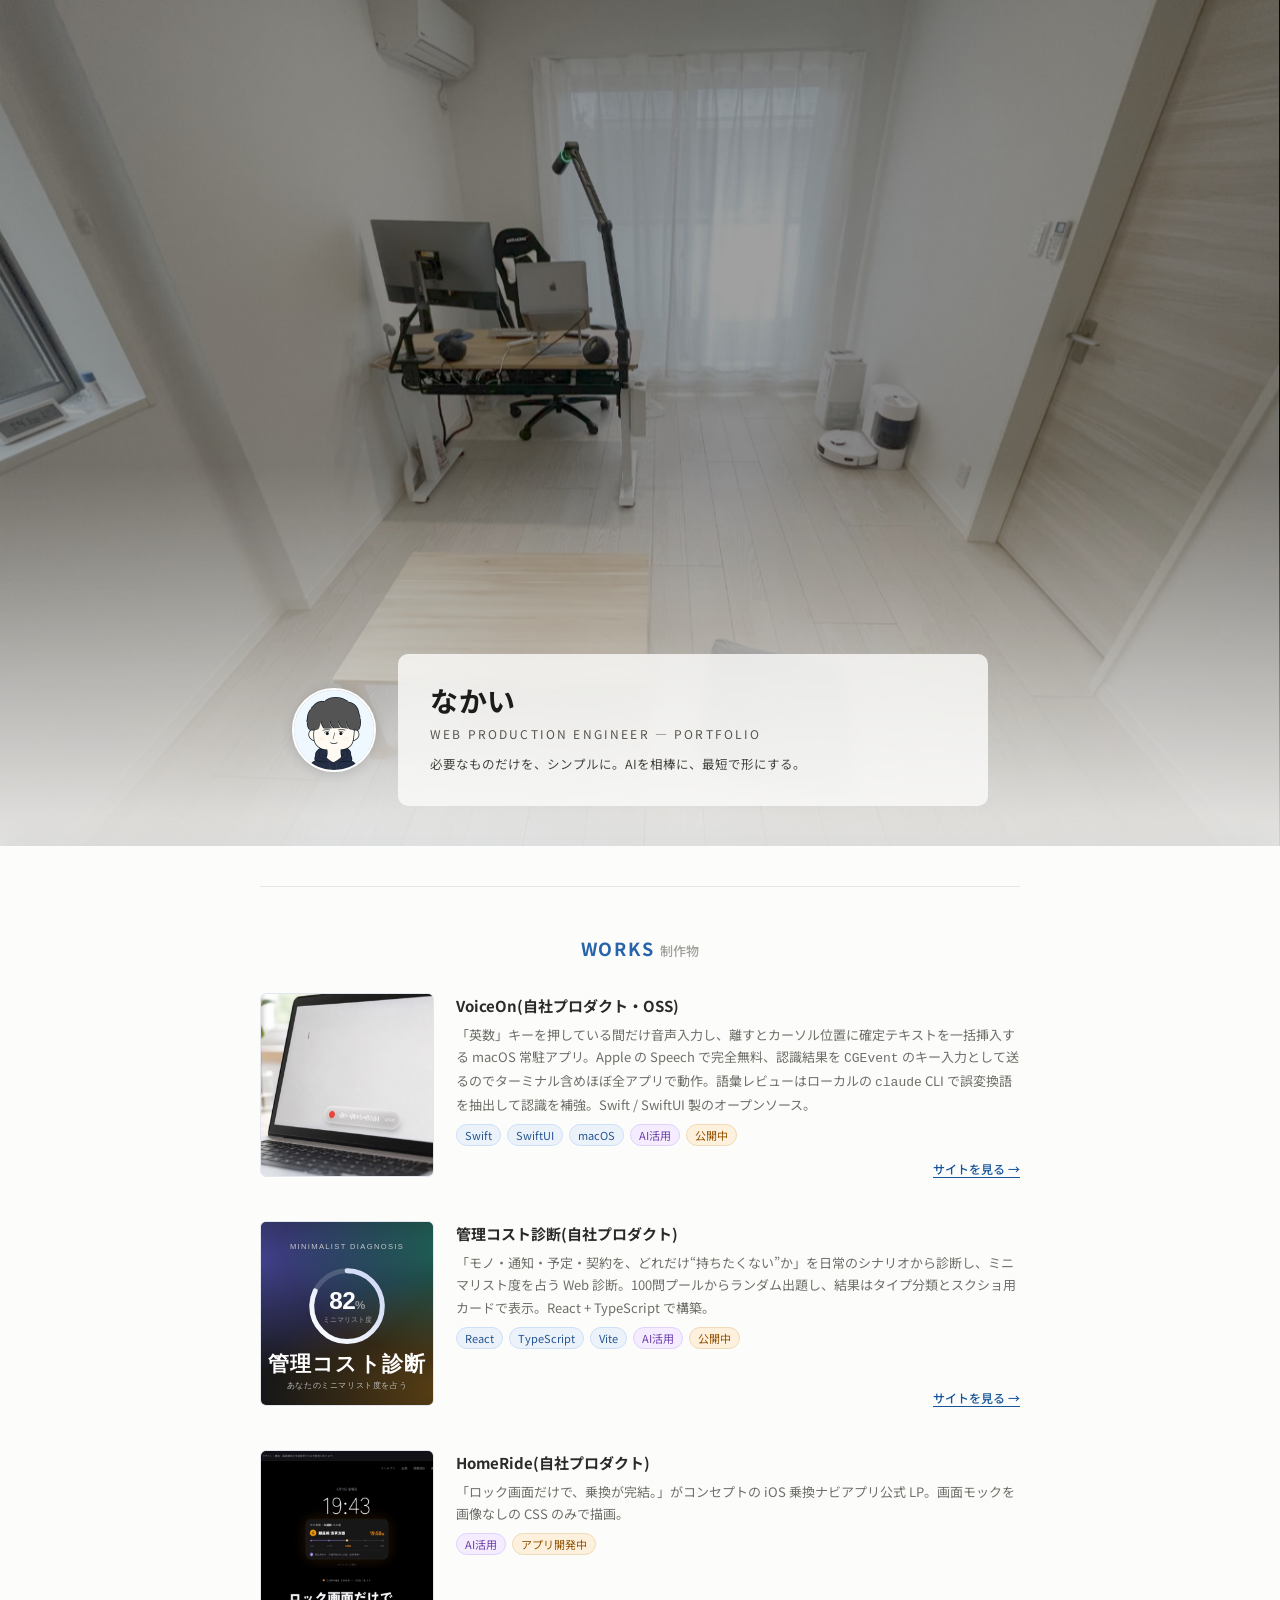
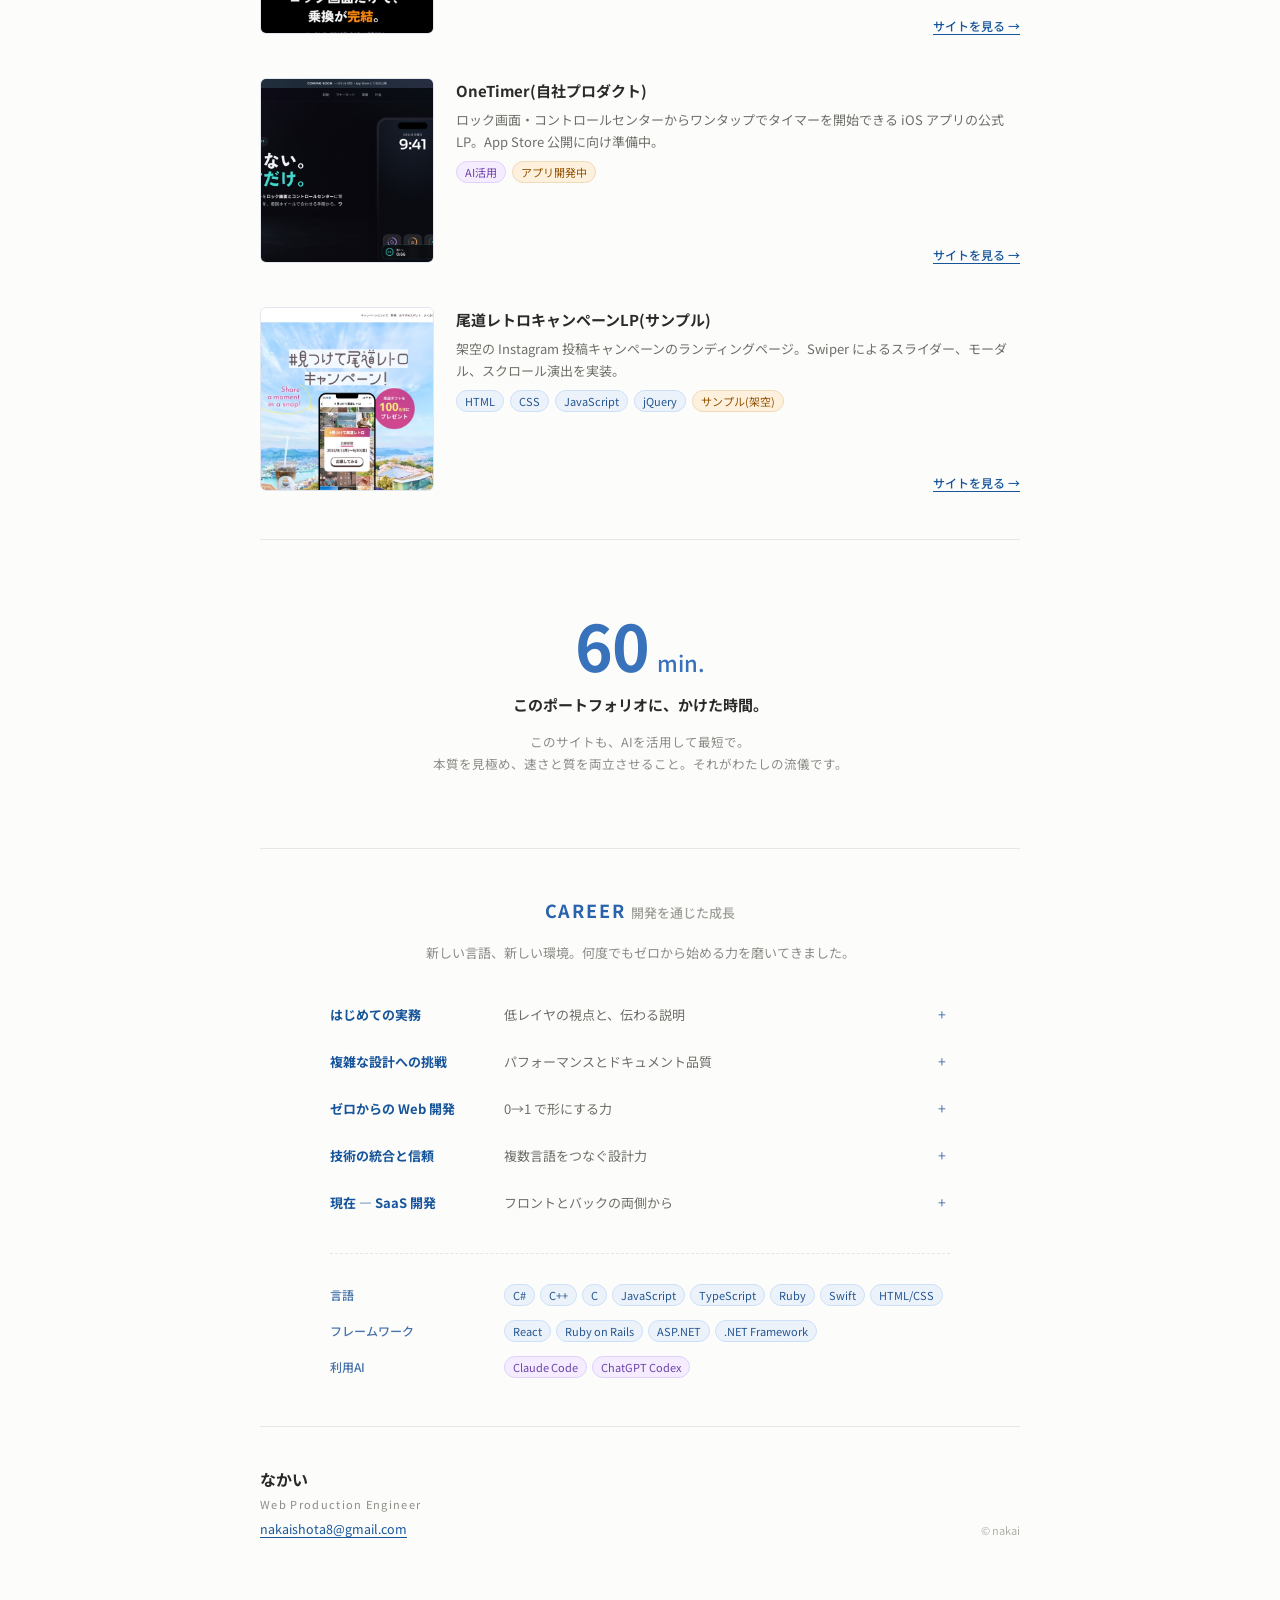
==== index.html @ e5580541 "Merge: clamp-generator UI改修中の状態を非公開で取り込み # Conflicts: #	README.md" ====
<!DOCTYPE html>
<html lang="ja">
<head>
  <meta charset="UTF-8">
  <meta name="viewport" content="width=device-width, initial-scale=1.0">
  <title>なかい | Web Production Engineer — Portfolio</title>
  <meta name="description" content="必要なものだけを、シンプルに。AIを相棒に、最短で形にする。なかいのポートフォリオサイトです。">
  <link rel="canonical" href="https://nakaicode.com/">
  <meta property="og:title" content="なかい | Web Production Engineer — Portfolio">
  <meta property="og:description" content="必要なものだけを、シンプルに。AIを相棒に、最短で形にする。">
  <meta property="og:image" content="https://nakaicode.com/images/hero-room.jpg">
  <meta property="og:url" content="https://nakaicode.com/">
  <meta property="og:type" content="website">
  <link rel="preconnect" href="https://fonts.googleapis.com">
  <link rel="preconnect" href="https://fonts.gstatic.com" crossorigin>
  <link href="https://fonts.googleapis.com/css2?family=Noto+Sans+JP:wght@400;500;700&display=swap" rel="stylesheet">
  <style>
    html {
      /* block-size: 0 → auto のアニメーションを有効化(対応ブラウザのみ) */
      interpolate-size: allow-keywords;
    }
    body {
      margin: 0;
      background: #fcfcfb;
      font-family: 'Noto Sans JP', sans-serif;
    }

    @keyframes introReveal {
      from { opacity: 0; transform: translateY(28px); }
      to   { opacity: 1; transform: none; }
    }

    /* スクロールで画面に入ったセクションをふわっと表示(CSSのみ。非対応ブラウザは即時表示) */
    .reveal {
      opacity: 1;
      animation: introReveal both;
      animation-timeline: view();
      animation-range: entry 20% cover 60%;
    }
    /* 最下部の要素はスクロールを最後まで進められないため、画面に入り切る前に完了させる */
    footer.reveal {
      animation-range: entry 0% entry 60%;
    }
    @media (prefers-reduced-motion: reduce) {
      .reveal {
        animation: none;
      }
    }

    /* 背景: 部屋の写真を固定(コンテンツが上に流れてくる) */
    .bg-photo {
      position: fixed;
      inset: 0;
      background: url("./images/hero-room.jpg") center / cover no-repeat;
    }

    /* ファーストビュー: 写真をフルで見せるスペース */
    .fv {
      position: relative;
      height: 94vh;
      min-height: 560px;
    }
    .fv__fade {
      position: absolute;
      inset: 0;
      background: linear-gradient(180deg, rgba(252, 252, 251, 0) 55%, rgba(252, 252, 251, 0.5) 80%, rgba(252, 252, 251, 0.85) 100%);
    }
    .fv__bar {
      position: absolute;
      left: 0;
      right: 0;
      bottom: 40px;
      display: flex;
      justify-content: center;
    }
    .fv__inner {
      width: 100%;
      max-width: 760px;
      padding: 0 32px;
      box-sizing: border-box;
      display: flex;
      align-items: center;
      gap: 22px;
    }
    .fv__avatar {
      width: 80px;
      height: 80px;
      border-radius: 50%;
      object-fit: cover;
      border: 2px solid #ffffff;
      box-shadow: 0 2px 12px rgba(40, 50, 70, 0.18);
    }
    .fv__card {
      flex: 1;
      min-width: 0;
      display: flex;
      flex-direction: column;
      gap: 14px;
      background: rgba(252, 252, 251, 0.8);
      backdrop-filter: blur(6px);
      border-radius: 10px;
      padding: 32px 32px;
    }
    .fv__name {
      margin: 0;
      font-size: 28px;
      font-weight: 700;
      letter-spacing: 0.02em;
      line-height: 1;
      color: #1c1c1a;
    }
    .fv__role {
      margin: 0;
      font-size: 12px;
      color: #57574f;
      letter-spacing: 0.18em;
      line-height: 1;
    }
    .fv__lead {
      margin: 0;
      font-size: 12.5px;
      color: #44443f;
      line-height: 1.6;
    }

    /* 本文 */
    .sheet {
      position: relative;
      background: #fcfcfb;
      box-shadow: 0 -6px 30px rgba(40, 50, 70, 0.08);
      display: flex;
      justify-content: center;
      padding: 40px 32px 80px;
    }
    main {
      width: 100%;
      max-width: 760px;
      color: #2a2a28;
    }
    .section-title {
      margin: 0 0 24px;
      font-size: 18px;
      font-weight: 700;
      letter-spacing: 0.1em;
      color: oklch(0.5 0.13 255);
      text-align: center;
    }
    .section-title span {
      font-size: 13px;
      font-weight: 500;
      color: #a0a09a;
      letter-spacing: 0;
    }

    /* CAREER */
    .career {
      border-top: 1px solid #e6e6e3;
      padding: 48px 0;
    }
    .career .section-title {
      margin-bottom: 20px;
    }
    .career__lead {
      margin: 0 auto 40px;
      max-width: 440px;
      font-size: 13px;
      color: #8c8c87;
      line-height: 1.6;
      text-align: center;
    }
    .career__steps {
      display: flex;
      flex-direction: column;
      gap: 26px;
      max-width: 620px;
      margin: 0 auto;
    }
    .career__summary {
      display: flex;
      gap: 24px;
      align-items: baseline;
      cursor: pointer;
      list-style: none;
    }
    .career__summary::-webkit-details-marker {
      display: none;
    }
    /* 開閉インジケータ(+/−) */
    .career__summary::after {
      content: "+";
      flex: none;
      width: 16px;
      text-align: center;
      font-size: 14px;
      color: oklch(0.55 0.1 255);
    }
    .career__step[open] .career__summary::after {
      content: "−";
    }
    .career__summary:hover .career__gist {
      color: #2a2a28;
    }
    /* 開閉アニメーション(CSSのみ。非対応ブラウザは即時開閉) */
    .career__step::details-content {
      opacity: 0;
      block-size: 0;
      overflow: hidden;
      transition:
        content-visibility 0.35s allow-discrete,
        opacity 0.35s ease,
        block-size 0.35s ease;
    }
    .career__step[open]::details-content {
      opacity: 1;
      block-size: auto;
    }
    @media (prefers-reduced-motion: reduce) {
      .career__step::details-content {
        transition: none;
      }
    }
    .career__label {
      margin: 0;
      flex: 0 0 150px;
      font-size: 13px;
      font-weight: 700;
      color: oklch(0.45 0.13 255);
      line-height: 1.55;
    }
    .career__gist {
      flex: 1;
      font-size: 13px;
      color: #6f6f69;
      line-height: 1.55;
    }
    .career__text {
      margin: 8px 0 0 174px;
      font-size: 13px;
      color: #44443f;
      line-height: 1.7;
    }
    .career__skills {
      max-width: 620px;
      margin: 40px auto 0;
      display: flex;
      flex-direction: column;
      gap: 14px;
      border-top: 1px dashed #e6e6e3;
      padding-top: 30px;
    }
    .career__skills-row {
      display: flex;
      gap: 24px;
      align-items: baseline;
    }
    .career__skills-head {
      flex: 0 0 150px;
      font-size: 12px;
      font-weight: 500;
      color: oklch(0.55 0.1 255);
    }
    .career__skills-tags {
      flex: 1;
      display: flex;
      gap: 5px;
      flex-wrap: wrap;
    }

    /* 30min. */
    .minutes {
      border-top: 1px solid #e6e6e3;
      padding: 72px 0;
      display: flex;
      flex-direction: column;
      align-items: center;
      text-align: center;
      gap: 16px;
    }
    .minutes__figure {
      display: flex;
      align-items: baseline;
      gap: 8px;
    }
    .minutes__num {
      font-size: 64px;
      font-weight: 700;
      line-height: 1;
      color: oklch(0.55 0.13 255);
      letter-spacing: -0.02em;
    }
    .minutes__unit {
      font-size: 22px;
      font-weight: 500;
      color: oklch(0.55 0.13 255);
    }
    .minutes__title {
      margin: 0;
      font-size: 15px;
      font-weight: 700;
      color: #2a2a28;
    }
    .minutes__note {
      margin: 0;
      max-width: 440px;
      font-size: 12.5px;
      color: #8c8c87;
      line-height: 1.8;
    }

    /* WORKS */
    .works {
      border-top: 1px solid #e6e6e3;
      padding: 48px 0;
    }
    .works .section-title {
      margin-bottom: 32px;
    }
    .works__list {
      display: grid;
      grid-auto-rows: 1fr;
      gap: 44px;
    }
    .work {
      display: flex;
      gap: 22px;
      align-items: stretch;
      padding: 16px;
      margin: -16px;
      border-radius: 10px;
      transition: background 0.25s ease;
    }
    .work:hover {
      background: rgba(40, 50, 70, 0.045);
    }
    .work__thumb {
      flex: 0 0 172px;
      aspect-ratio: 16 / 10;
      border: 1px solid #e2e6ee;
      border-radius: 6px;
      overflow: hidden;
    }
    .work__thumb img {
      width: 100%;
      height: 100%;
      object-fit: cover;
      object-position: top;
      display: block;
    }
    /* PC(横並び): サムネをカード高さに合わせて伸ばし、隙間をなくす */
    @media (min-width: 561px) {
      .work__thumb {
        aspect-ratio: auto;
        align-self: stretch;
      }
    }
    .work__body {
      flex: 1;
      min-width: 0;
      display: flex;
      flex-direction: column;
      gap: 8px;
      padding-top: 2px;
    }
    .work__title {
      margin: 0;
      font-size: 15px;
      font-weight: 700;
    }
    .work__desc {
      margin: 0;
      font-size: 13px;
      color: #6f6f69;
      line-height: 1.7;
    }
    .work__tags {
      display: flex;
      gap: 6px;
      flex-wrap: wrap;
    }
    .tag {
      font-size: 11px;
      border-radius: 999px;
      padding: 2px 8px;
      border: 1px solid transparent;
    }
    /* 技術: ブルー */
    .tag--tech {
      color: oklch(0.45 0.11 255);
      background: oklch(0.96 0.012 255);
      border-color: oklch(0.9 0.04 255);
    }
    /* AI活用: バイオレット(差別化のアクセント) */
    .tag--ai {
      color: oklch(0.48 0.16 300);
      background: oklch(0.96 0.035 300);
      border-color: oklch(0.89 0.06 300);
    }
    /* ステータス・注記: アンバー */
    .tag--status {
      color: oklch(0.5 0.13 70);
      background: oklch(0.96 0.03 80);
      border-color: oklch(0.9 0.05 80);
    }
    .work__link {
      align-self: flex-end;
      margin-top: auto;
      font-size: 12px;
      color: oklch(0.45 0.13 255);
      font-weight: 500;
      text-decoration: underline;
      text-underline-offset: 3px;
      padding-top: 6px;
    }

    /* フッター */
    footer {
      border-top: 1px solid #e6e6e3;
      padding-top: 40px;
      display: flex;
      flex-direction: column;
      gap: 20px;
    }
    .footer__row {
      display: flex;
      justify-content: space-between;
      align-items: flex-end;
      flex-wrap: wrap;
      gap: 16px;
    }
    .footer__id {
      display: flex;
      flex-direction: column;
      gap: 5px;
    }
    .footer__name {
      font-size: 16px;
      font-weight: 700;
      color: #2a2a28;
    }
    .footer__role {
      font-size: 11px;
      color: #8c8c87;
      letter-spacing: 0.12em;
    }
    .footer__mail {
      font-size: 12.5px;
      color: oklch(0.45 0.13 255);
      text-decoration: underline;
      text-underline-offset: 3px;
      margin-top: 2px;
    }
    .footer__copy {
      font-size: 11px;
      color: #b0b0aa;
    }

    @media (max-width: 560px) {
      .fv__inner {
        flex-direction: column;
        align-items: flex-start;
        gap: 14px;
      }
      /* スマホ(縦積み): 高さ統一を解除し、各カードは内容なりの高さに */
      .works__list {
        grid-auto-rows: auto;
      }
      .work {
        flex-direction: column;
      }
      .work__thumb {
        flex: none;
      }
      .career__summary {
        flex-wrap: wrap;
        gap: 4px 12px;
      }
      .career__label {
        flex: none;
        width: 100%;
      }
      .career__text {
        margin-left: 0;
      }
      .career__skills-row {
        flex-direction: column;
        gap: 6px;
      }
      .career__skills-head {
        flex: none;
      }
    }
  </style>
</head>
<body>

  <div class="bg-photo"></div>

  <section class="fv">
    <div class="fv__fade"></div>
    <div class="fv__bar">
      <div class="fv__inner">
        <img class="fv__avatar" src="./images/avatar.jpg" alt="なかいのアイコン">
        <div class="fv__card">
          <h1 class="fv__name">なかい</h1>
          <p class="fv__role">WEB PRODUCTION ENGINEER — PORTFOLIO</p>
          <p class="fv__lead">必要なものだけを、シンプルに。AIを相棒に、最短で形にする。</p>
        </div>
      </div>
    </div>
  </section>

  <div class="sheet">
    <main>

      <section class="works reveal">
        <h2 class="section-title">WORKS <span>制作物</span></h2>
        <div class="works__list">

          <!--
            TODO[clamp-generator-hidden]: UI改修中のため一時的に非掲載。
            完成して公開する際は以下のARTICLEブロックをコメント解除して復活させること。
            関連: sitemap.xml の clamp-generator entry も復活、README.md のステータスを「公開中」に戻す、
                  clamp-generator/index.html の noindex meta を削除。
            詳細: ルート直下の TODO.md を参照。
          -->
          <!--
          <article class="work">
            <div class="work__thumb">
              <img src="./images/works/clamp-generator.svg" alt="CSS clamp() ジェネレーターのUIサムネイル" loading="lazy" style="object-position: center;">
            </div>
            <div class="work__body">
              <h3 class="work__title">CSS clamp() ジェネレーター(自社プロダクト)</h3>
              <p class="work__desc">画面幅とサイズから、レスポンシブな CSS <code>clamp()</code> の値を自動計算する Web ツール。SEO を意識し、解説コンテンツを静的 HTML に直書きしたうえで、メタタグ・OGP・構造化データ(JSON-LD / FAQPage)・sitemap まで実装。ビルド工程なしの素の HTML/CSS/JS で構築。</p>
              <div class="work__tags">
                <span class="tag tag--tech">HTML</span>
                <span class="tag tag--tech">CSS</span>
                <span class="tag tag--tech">JavaScript</span>
                <span class="tag tag--tech">SEO</span>
                <span class="tag tag--status">公開中</span>
              </div>
              <a class="work__link" href="./clamp-generator/" target="_blank" rel="noopener">サイトを見る →</a>
            </div>
          </article>
          -->
          <!-- /TODO[clamp-generator-hidden] -->

          <article class="work">
            <div class="work__thumb">
              <img src="./images/works/voiceon.jpg" alt="VoiceOn 録音HUD のスクリーンショット" loading="lazy">
            </div>
            <div class="work__body">
              <h3 class="work__title">VoiceOn(自社プロダクト・OSS)</h3>
              <p class="work__desc">「英数」キーを押している間だけ音声入力し、離すとカーソル位置に確定テキストを一括挿入する macOS 常駐アプリ。Apple の Speech で完全無料、認識結果を <code>CGEvent</code> のキー入力として送るのでターミナル含めほぼ全アプリで動作。語彙レビューはローカルの <code>claude</code> CLI で誤変換語を抽出して認識を補強。Swift / SwiftUI 製のオープンソース。</p>
              <div class="work__tags">
                <span class="tag tag--tech">Swift</span>
                <span class="tag tag--tech">SwiftUI</span>
                <span class="tag tag--tech">macOS</span>
                <span class="tag tag--ai">AI活用</span>
                <span class="tag tag--status">公開中</span>
              </div>
              <a class="work__link" href="./voiceon/" target="_blank" rel="noopener">サイトを見る →</a>
            </div>
          </article>

          <article class="work">
            <div class="work__thumb">
              <img src="./images/works/kanricost.svg" alt="管理コスト診断のサムネイル" loading="lazy" style="object-position: center;">
            </div>
            <div class="work__body">
              <h3 class="work__title">管理コスト診断(自社プロダクト)</h3>
              <p class="work__desc">「モノ・通知・予定・契約を、どれだけ“持ちたくない”か」を日常のシナリオから診断し、ミニマリスト度を占う Web 診断。100問プールからランダム出題し、結果はタイプ分類とスクショ用カードで表示。React + TypeScript で構築。</p>
              <div class="work__tags">
                <span class="tag tag--tech">React</span>
                <span class="tag tag--tech">TypeScript</span>
                <span class="tag tag--tech">Vite</span>
                <span class="tag tag--ai">AI活用</span>
                <span class="tag tag--status">公開中</span>
              </div>
              <a class="work__link" href="https://nakaishota.github.io/kanricost/" target="_blank" rel="noopener">サイトを見る →</a>
            </div>
          </article>

          <article class="work">
            <div class="work__thumb">
              <img src="./images/works/homeride.jpg" alt="HomeRide ランディングページのスクリーンショット" loading="lazy">
            </div>
            <div class="work__body">
              <h3 class="work__title">HomeRide(自社プロダクト)</h3>
              <p class="work__desc">「ロック画面だけで、乗換が完結。」がコンセプトの iOS 乗換ナビアプリ公式 LP。画面モックを画像なしの CSS のみで描画。</p>
              <div class="work__tags">
                <span class="tag tag--ai">AI活用</span>
                <span class="tag tag--status">アプリ開発中</span>
              </div>
              <a class="work__link" href="./homeride/" target="_blank" rel="noopener">サイトを見る →</a>
            </div>
          </article>

          <article class="work">
            <div class="work__thumb">
              <img src="./images/works/onetimer.jpg" alt="OneTimer ランディングページのスクリーンショット" loading="lazy">
            </div>
            <div class="work__body">
              <h3 class="work__title">OneTimer(自社プロダクト)</h3>
              <p class="work__desc">ロック画面・コントロールセンターからワンタップでタイマーを開始できる iOS アプリの公式 LP。App Store 公開に向け準備中。</p>
              <div class="work__tags">
                <span class="tag tag--ai">AI活用</span>
                <span class="tag tag--status">アプリ開発中</span>
              </div>
              <a class="work__link" href="./onetimer/" target="_blank" rel="noopener">サイトを見る →</a>
            </div>
          </article>

          <article class="work">
            <div class="work__thumb">
              <img src="./images/works/onomichi.jpg" alt="見つけて尾道レトロキャンペーン ランディングページのスクリーンショット" loading="lazy">
            </div>
            <div class="work__body">
              <h3 class="work__title">尾道レトロキャンペーンLP(サンプル)</h3>
              <p class="work__desc">架空の Instagram 投稿キャンペーンのランディングページ。Swiper によるスライダー、モーダル、スクロール演出を実装。</p>
              <div class="work__tags">
                <span class="tag tag--tech">HTML</span>
                <span class="tag tag--tech">CSS</span>
                <span class="tag tag--tech">JavaScript</span>
                <span class="tag tag--tech">jQuery</span>
                <span class="tag tag--status">サンプル(架空)</span>
              </div>
              <a class="work__link" href="./onomichi/" target="_blank" rel="noopener">サイトを見る →</a>
            </div>
          </article>

        </div>
      </section>

      <section class="minutes reveal">
        <div class="minutes__figure">
          <span class="minutes__num">60</span>
          <span class="minutes__unit">min.</span>
        </div>
        <p class="minutes__title">このポートフォリオに、かけた時間。</p>
        <p class="minutes__note">このサイトも、AIを活用して最短で。<br>本質を見極め、速さと質を両立させること。それがわたしの流儀です。</p>
      </section>

      <section class="career reveal">
        <h2 class="section-title">CAREER <span>開発を通じた成長</span></h2>
        <p class="career__lead">新しい言語、新しい環境。何度でもゼロから始める力を磨いてきました。</p>
        <div class="career__steps">
          <details class="career__step">
            <summary class="career__summary">
              <h3 class="career__label">はじめての実務</h3>
              <span class="career__gist">低レイヤの視点と、伝わる説明</span>
            </summary>
            <p class="career__text">医療機器の開発からキャリアを開始。C# と WPF で UI 実装の基礎を固め、ハードウェア制御やメモリ管理で<strong>低レイヤの視点</strong>を養った。経営層への報告を通じて、伝わる説明の大切さも学んだ。</p>
          </details>
          <details class="career__step">
            <summary class="career__summary">
              <h3 class="career__label">複雑な設計への挑戦</h3>
              <span class="career__gist">パフォーマンスとドキュメント品質</span>
            </summary>
            <p class="career__text">膨大な波形データをメモリ効率よく扱う実装で<strong>パフォーマンス意識</strong>を磨く。設計書レビューを重ね、ドキュメントの品質にこだわるようになった。</p>
          </details>
          <details class="career__step">
            <summary class="career__summary">
              <h3 class="career__label">ゼロからの Web 開発</h3>
              <span class="career__gist">0→1 で形にする力</span>
            </summary>
            <p class="career__text">職場全員が未経験の中、Web アプリケーションを単独で構築。<strong>0→1 で形にする力</strong>と、新しい技術を素早くキャッチアップする自信がついた。</p>
          </details>
          <details class="career__step">
            <summary class="career__summary">
              <h3 class="career__label">技術の統合と信頼</h3>
              <span class="career__gist">複数言語をつなぐ設計力</span>
            </summary>
            <p class="career__text">C#・C++・C を組み合わせたシステム開発で<strong>複数言語の連携</strong>を得意に。通信プロトコルの設計から客先会議の進行まで、品質とスケジュールの両立を担った。</p>
          </details>
          <details class="career__step">
            <summary class="career__summary">
              <h3 class="career__label">現在 — SaaS 開発</h3>
              <span class="career__gist">フロントとバックの両側から</span>
            </summary>
            <p class="career__text">React と Ruby on Rails による SaaS 開発で、<strong>フロントとバックの両側</strong>から機能改善・新機能に携わる。データフロー全体を理解した提案で、<strong>チームの技術相談の中核</strong>を担う。シンプルに、論理的に。学び続ける姿勢を大切にしています。</p>
          </details>
        </div>
        <div class="career__skills">
          <div class="career__skills-row">
            <span class="career__skills-head">言語</span>
            <div class="career__skills-tags">
              <span class="tag tag--tech">C#</span>
              <span class="tag tag--tech">C++</span>
              <span class="tag tag--tech">C</span>
              <span class="tag tag--tech">JavaScript</span>
              <span class="tag tag--tech">TypeScript</span>
              <span class="tag tag--tech">Ruby</span>
              <span class="tag tag--tech">Swift</span>
              <span class="tag tag--tech">HTML/CSS</span>
            </div>
          </div>
          <div class="career__skills-row">
            <span class="career__skills-head">フレームワーク</span>
            <div class="career__skills-tags">
              <span class="tag tag--tech">React</span>
              <span class="tag tag--tech">Ruby on Rails</span>
              <span class="tag tag--tech">ASP.NET</span>
              <span class="tag tag--tech">.NET Framework</span>
            </div>
          </div>
          <div class="career__skills-row">
            <span class="career__skills-head">利用AI</span>
            <div class="career__skills-tags">
              <span class="tag tag--ai">Claude Code</span>
              <span class="tag tag--ai">ChatGPT Codex</span>
            </div>
          </div>
        </div>
      </section>

      <footer class="reveal">
        <div class="footer__row">
          <div class="footer__id">
            <span class="footer__name">なかい</span>
            <span class="footer__role">Web Production Engineer</span>
            <a class="footer__mail" id="js-mail" href="#">メールアドレスを表示</a>
          </div>
          <span class="footer__copy">© nakai</span>
        </div>
      </footer>

    </main>
  </div>

  <script>
    // スクレイパー避けにメールアドレスを実行時に組み立てる
    (function () {
      var email = ["nakaishota8", "gmail.com"].join("@");
      var a = document.getElementById("js-mail");
      a.href = "mailto:" + email;
      a.textContent = email;
    })();
  </script>

</body>
</html>
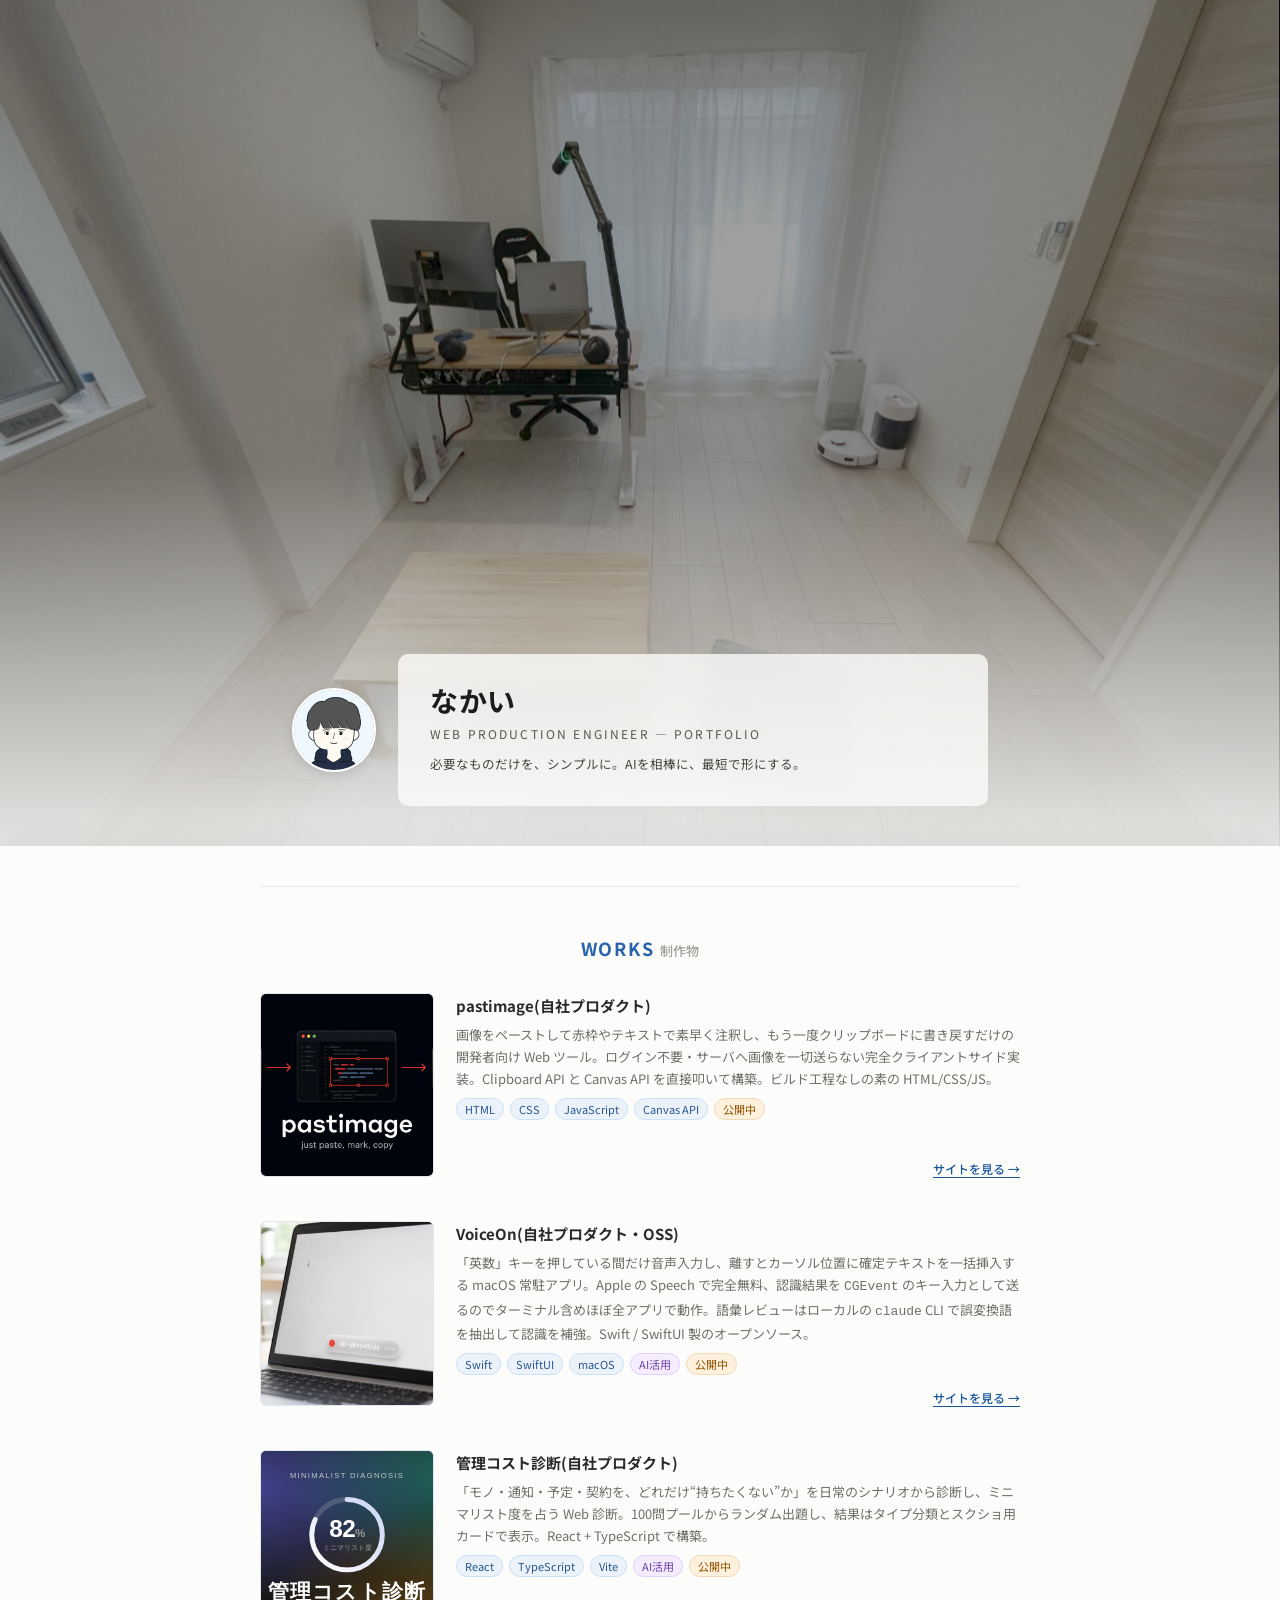
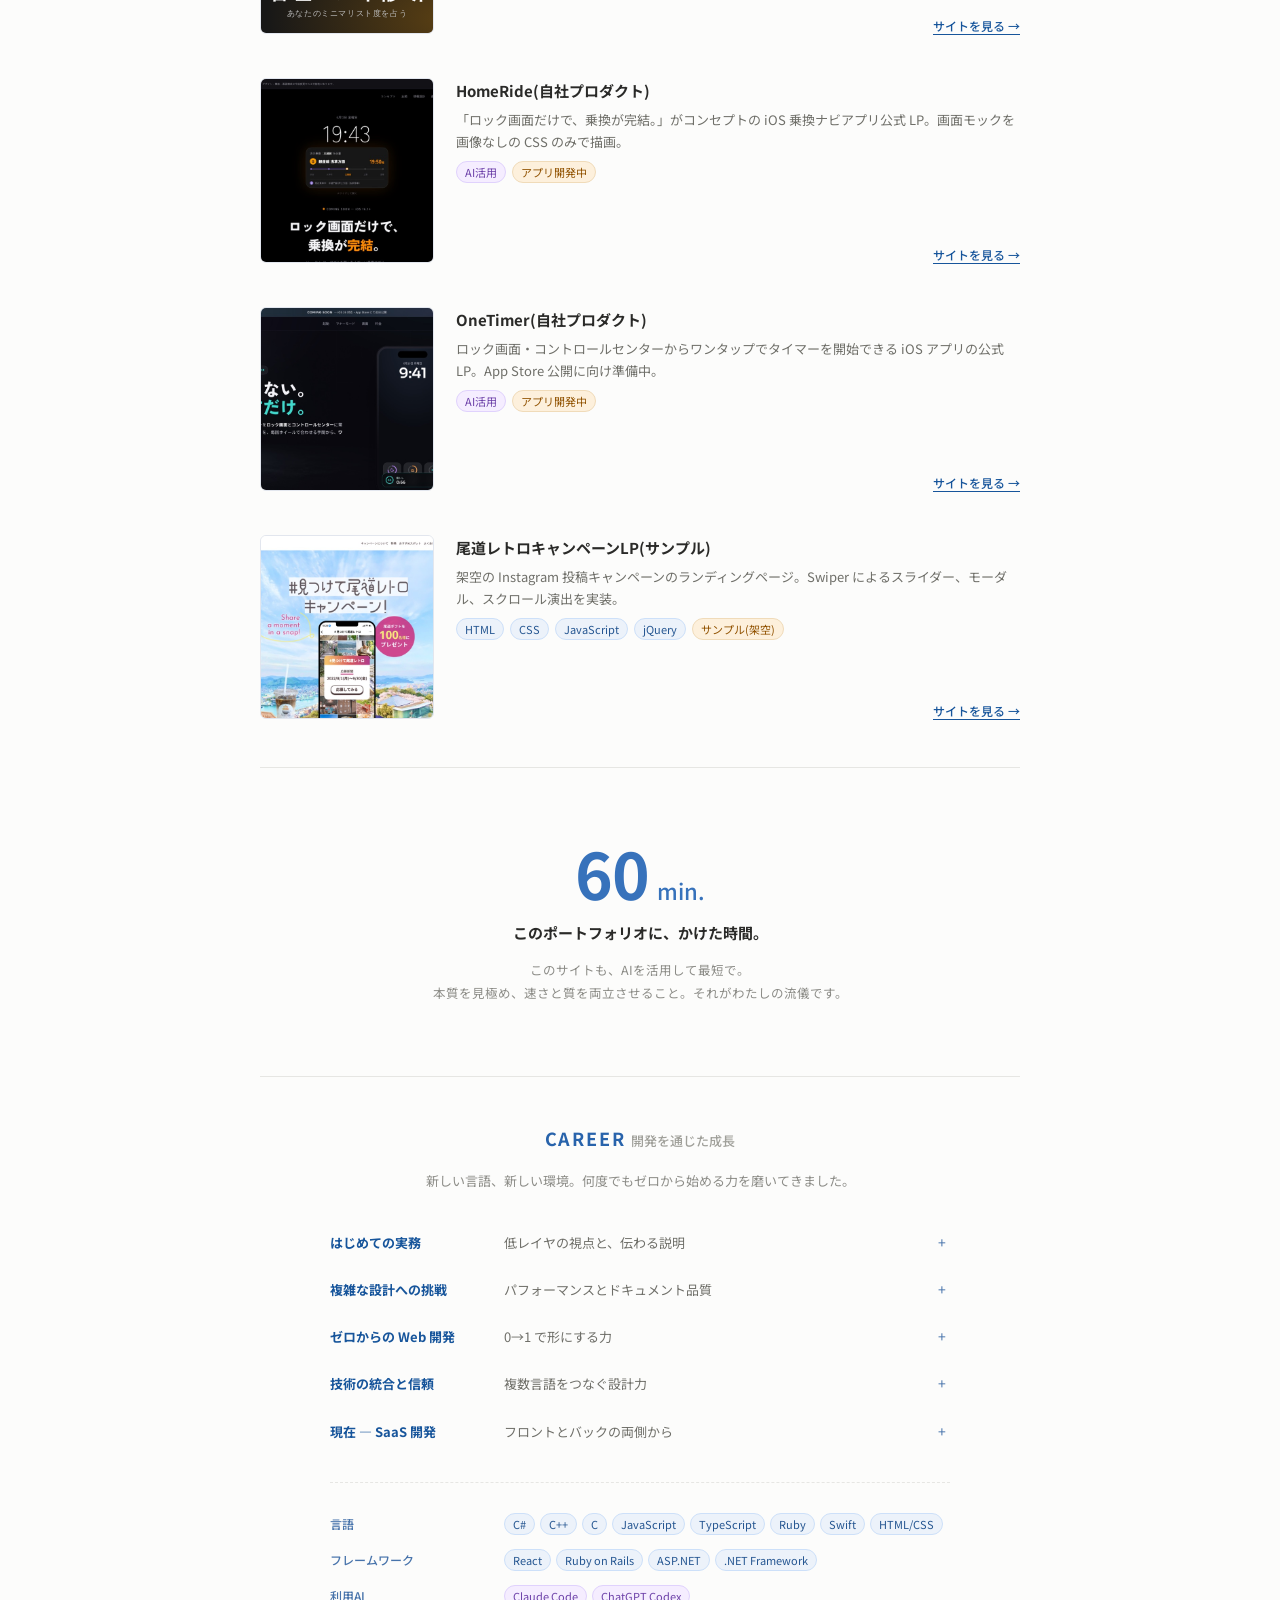
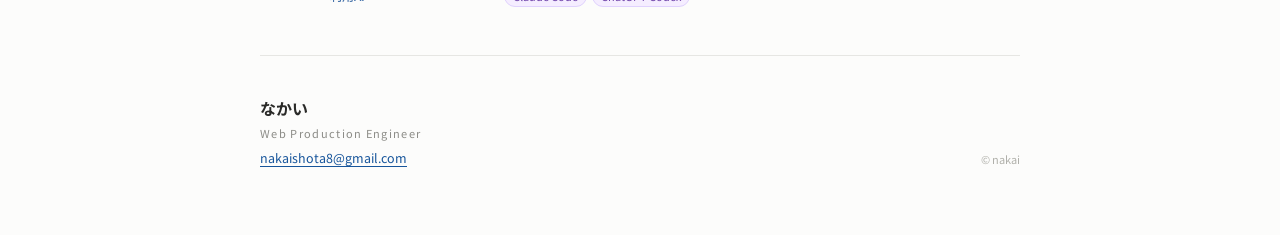
==== commit 70715271: "pastimage: クリップボード画像注釈Webツールを追加・公開 新しい自社プロダクト pastimage を追加。クリップボードから画像を ペーストして、矩形・テキスト・塗りつぶしで素早く注釈し" ====
--- a/index.html
+++ b/index.html
@@ -543,6 +543,24 @@
           </article>
           -->
           <!-- /TODO[clamp-generator-hidden] -->
+
+          <article class="work">
+            <div class="work__thumb">
+              <img src="./images/works/pastimage.png" alt="pastimage のサムネイル" loading="lazy" style="object-position: center;">
+            </div>
+            <div class="work__body">
+              <h3 class="work__title">pastimage(自社プロダクト)</h3>
+              <p class="work__desc">画像をペーストして赤枠やテキストで素早く注釈し、もう一度クリップボードに書き戻すだけの開発者向け Web ツール。ログイン不要・サーバへ画像を一切送らない完全クライアントサイド実装。Clipboard API と Canvas API を直接叩いて構築。ビルド工程なしの素の HTML/CSS/JS。</p>
+              <div class="work__tags">
+                <span class="tag tag--tech">HTML</span>
+                <span class="tag tag--tech">CSS</span>
+                <span class="tag tag--tech">JavaScript</span>
+                <span class="tag tag--tech">Canvas API</span>
+                <span class="tag tag--status">公開中</span>
+              </div>
+              <a class="work__link" href="./pastimage/" target="_blank" rel="noopener">サイトを見る →</a>
+            </div>
+          </article>
 
           <article class="work">
             <div class="work__thumb">
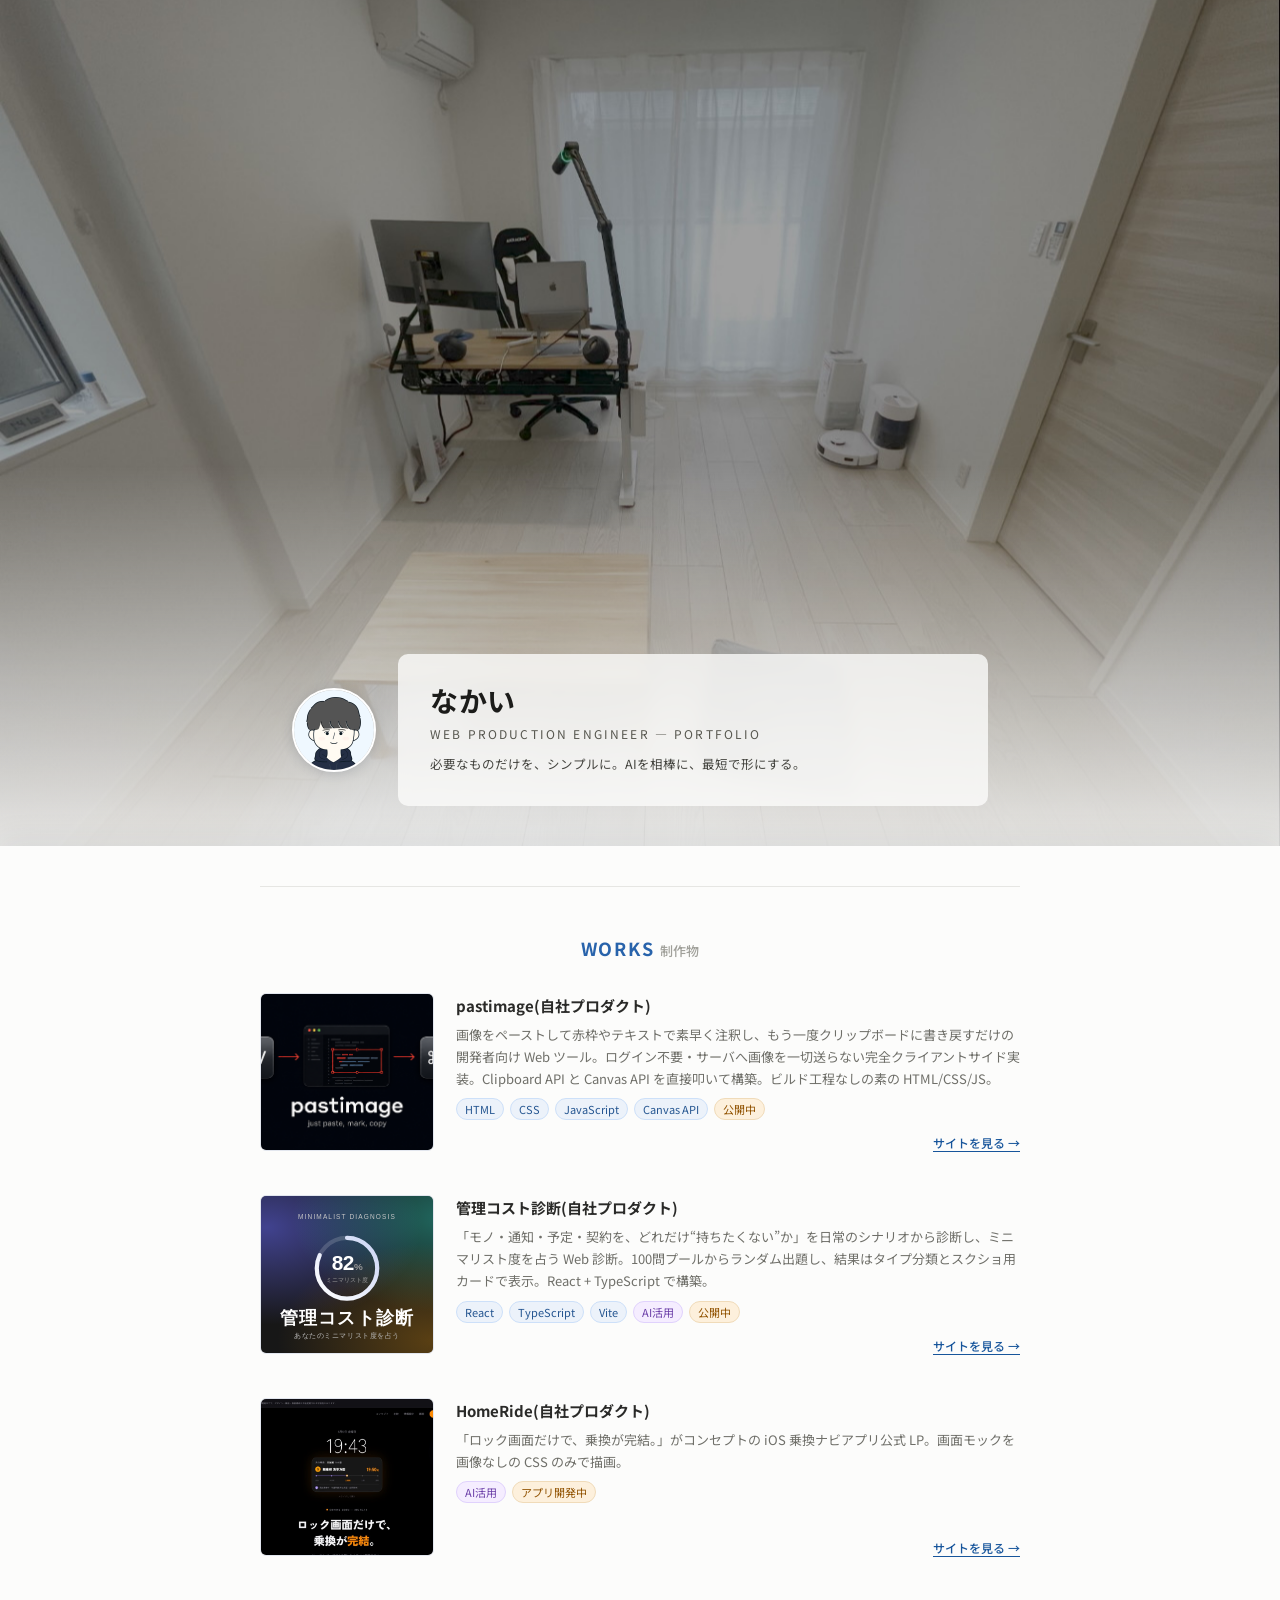
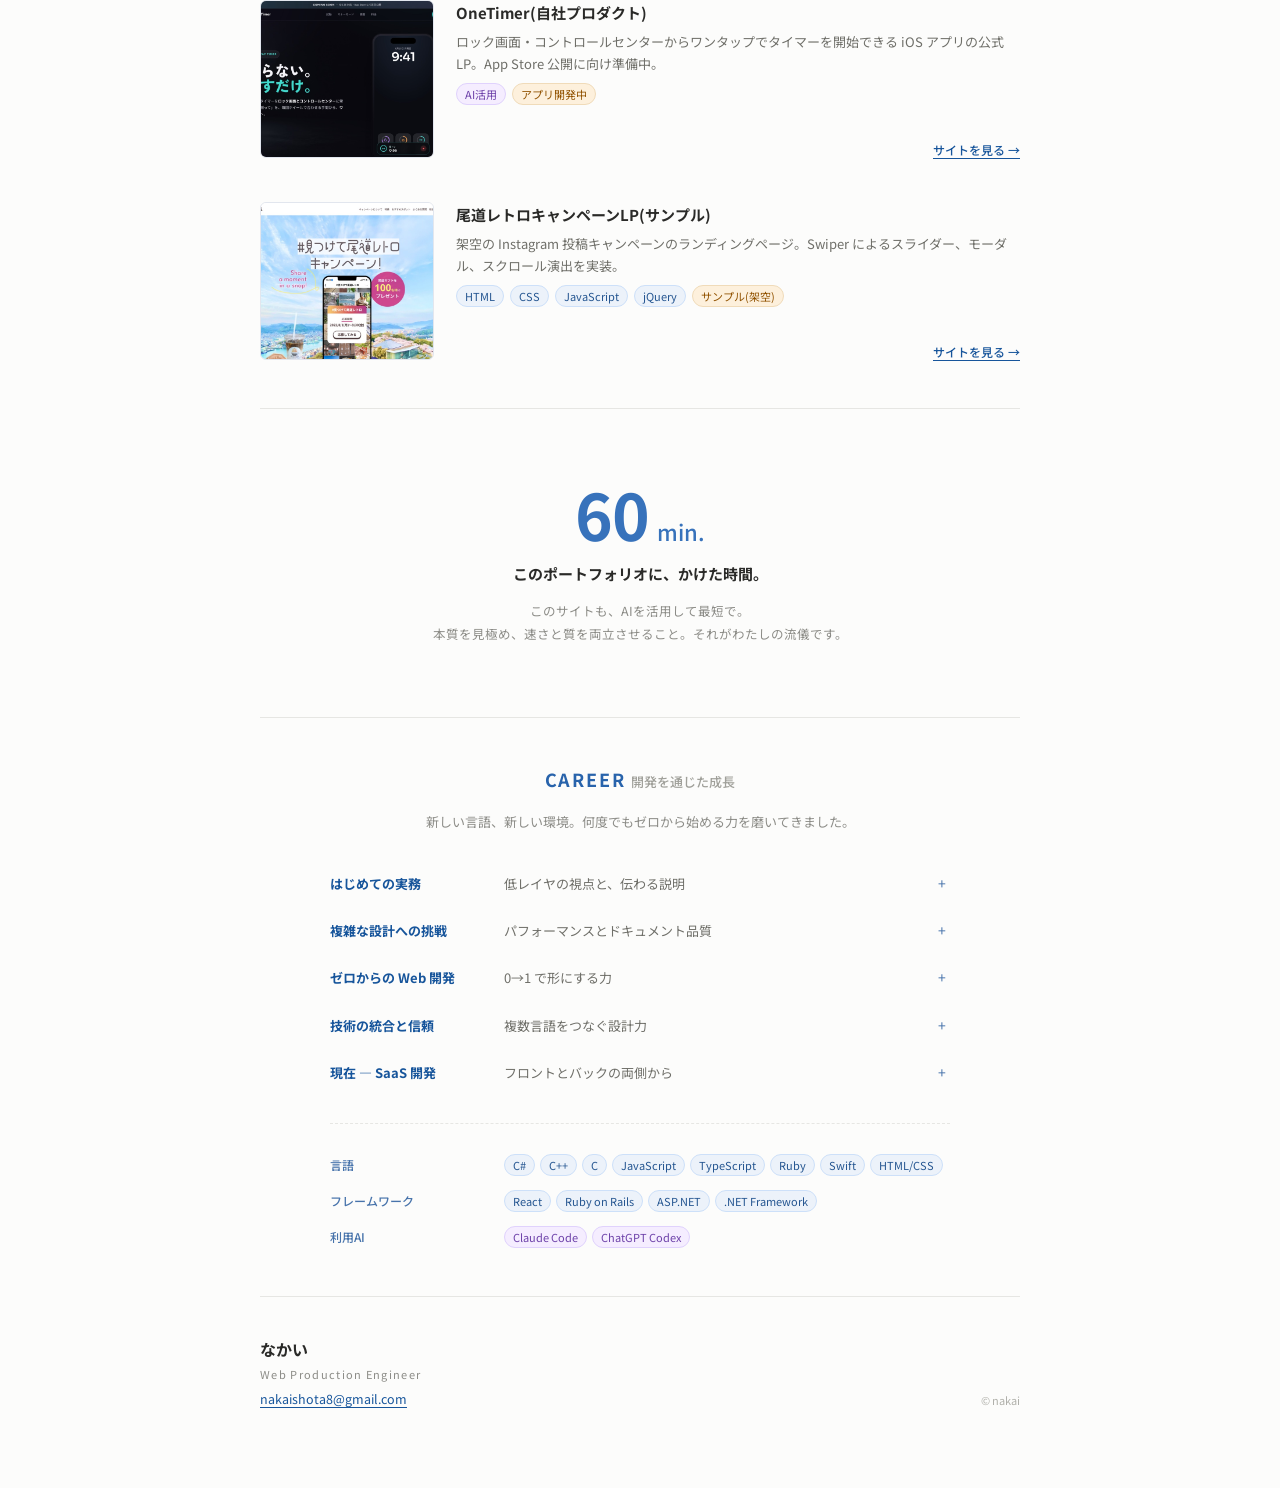
==== commit 1e64c07e: "voiceon: ポートフォリオから一時的に非公開化 clamp-generator と同じパターンで4箇所一括で非公開化: - ルート index.html の WORKS カードをコメントアウト " ====
--- a/index.html
+++ b/index.html
@@ -562,6 +562,14 @@
             </div>
           </article>
 
+          <!--
+            TODO[voiceon-hidden]: 一時的にポートフォリオから非掲載。
+            公開復活時に以下のARTICLEブロックをコメント解除すること。
+            関連: sitemap.xml の voiceon entry を復活、README.md のステータスを「公開中」に戻す、
+                  voiceon/index.html の noindex meta を削除。
+            詳細: ルート直下の TODO.md を参照。
+          -->
+          <!--
           <article class="work">
             <div class="work__thumb">
               <img src="./images/works/voiceon.jpg" alt="VoiceOn 録音HUD のスクリーンショット" loading="lazy">
@@ -579,6 +587,8 @@
               <a class="work__link" href="./voiceon/" target="_blank" rel="noopener">サイトを見る →</a>
             </div>
           </article>
+          -->
+          <!-- /TODO[voiceon-hidden] -->
 
           <article class="work">
             <div class="work__thumb">
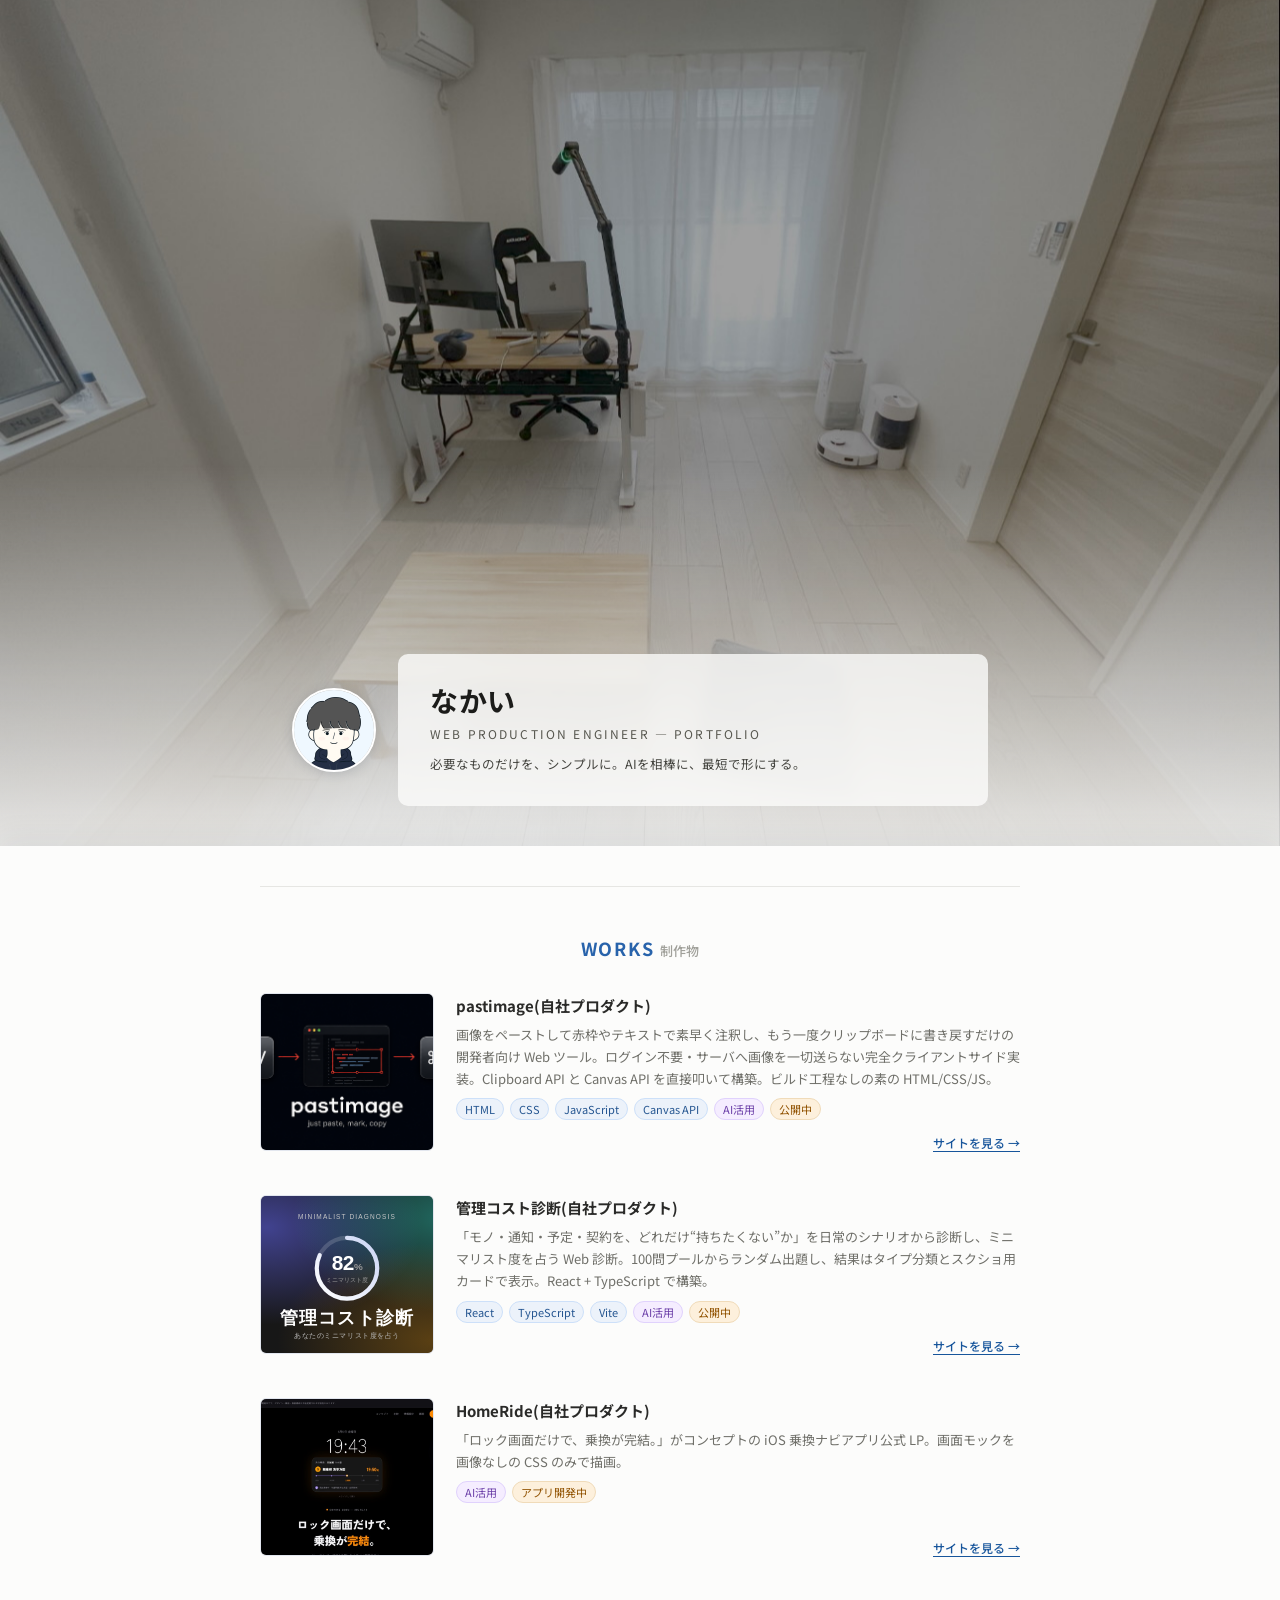
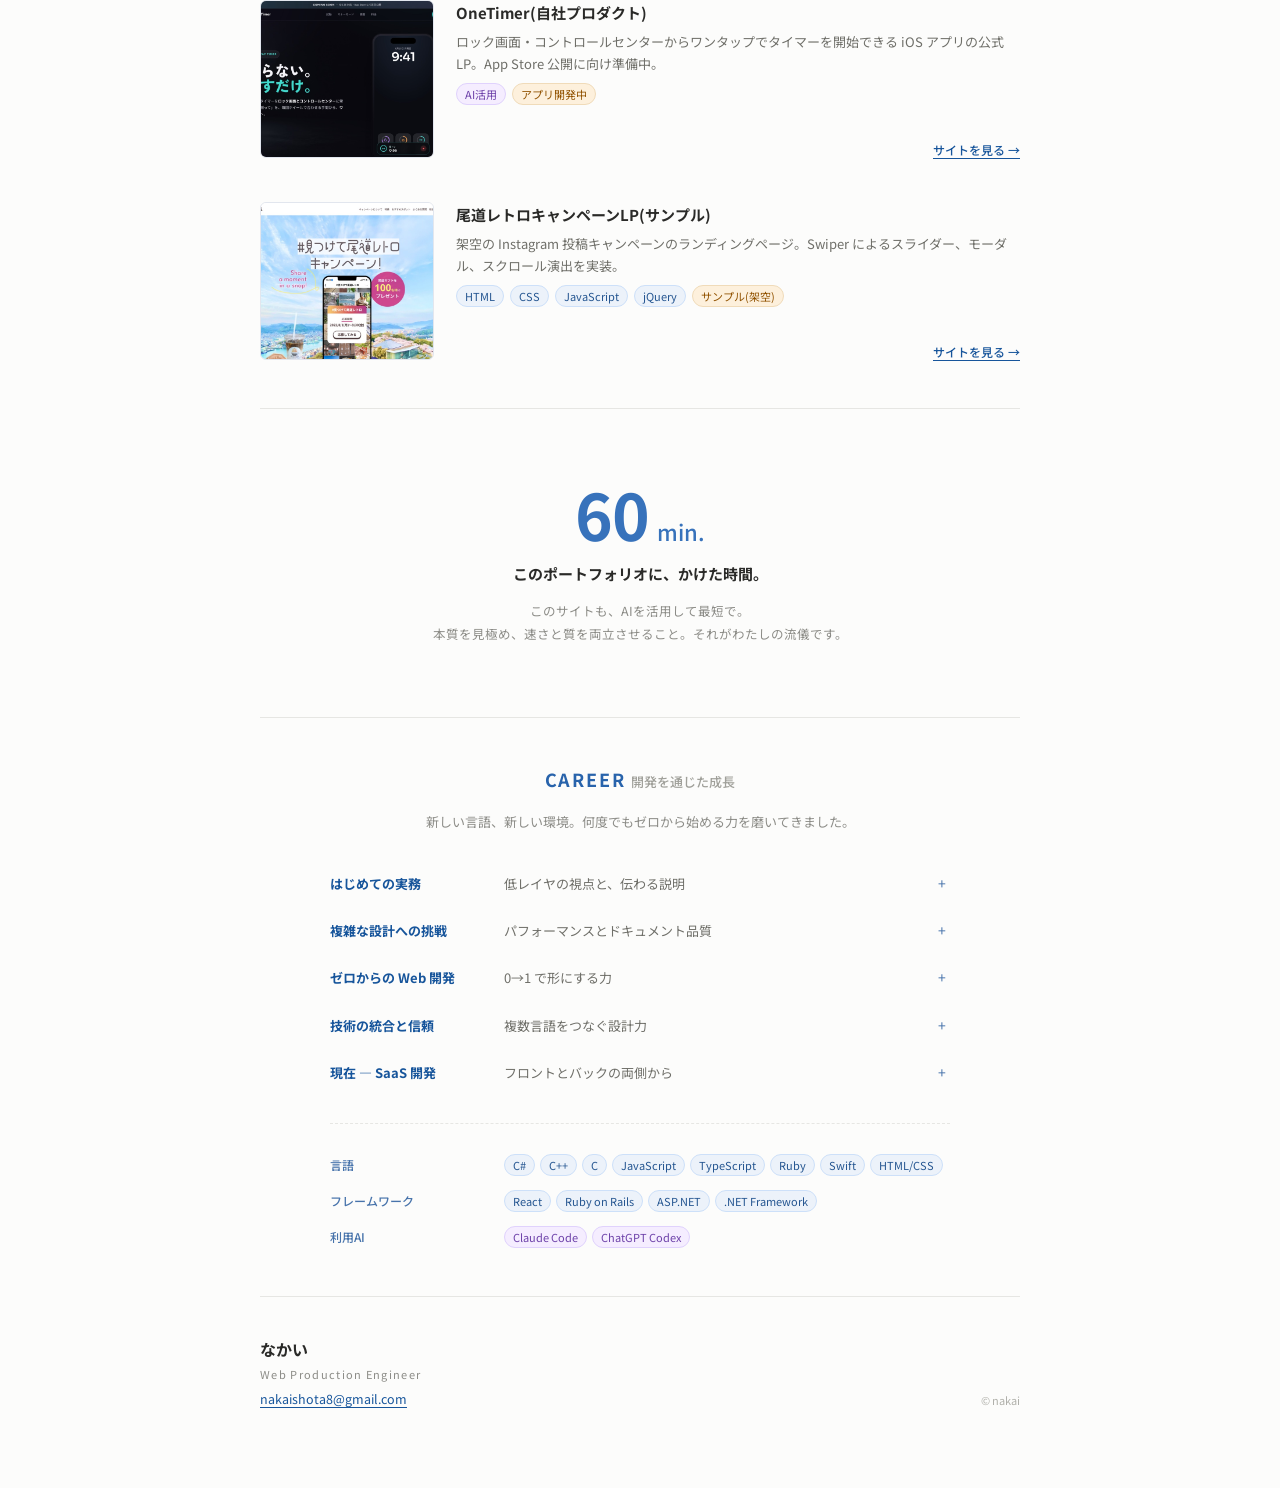
==== commit a884d548: "portfolio: pastimage に AI活用 タグを追加" ====
--- a/index.html
+++ b/index.html
@@ -490,6 +490,9 @@
       }
     }
   </style>
+  <!-- Cloudflare Web Analytics -->
+  <script defer src="https://static.cloudflareinsights.com/beacon.min.js" data-cf-beacon='{"token": "6529c88c9a9143898b3ee3b7a2c66ebc"}'></script>
+  <!-- End Cloudflare Web Analytics -->
 </head>
 <body>
 
@@ -556,6 +559,7 @@
                 <span class="tag tag--tech">CSS</span>
                 <span class="tag tag--tech">JavaScript</span>
                 <span class="tag tag--tech">Canvas API</span>
+                <span class="tag tag--ai">AI活用</span>
                 <span class="tag tag--status">公開中</span>
               </div>
               <a class="work__link" href="./pastimage/" target="_blank" rel="noopener">サイトを見る →</a>
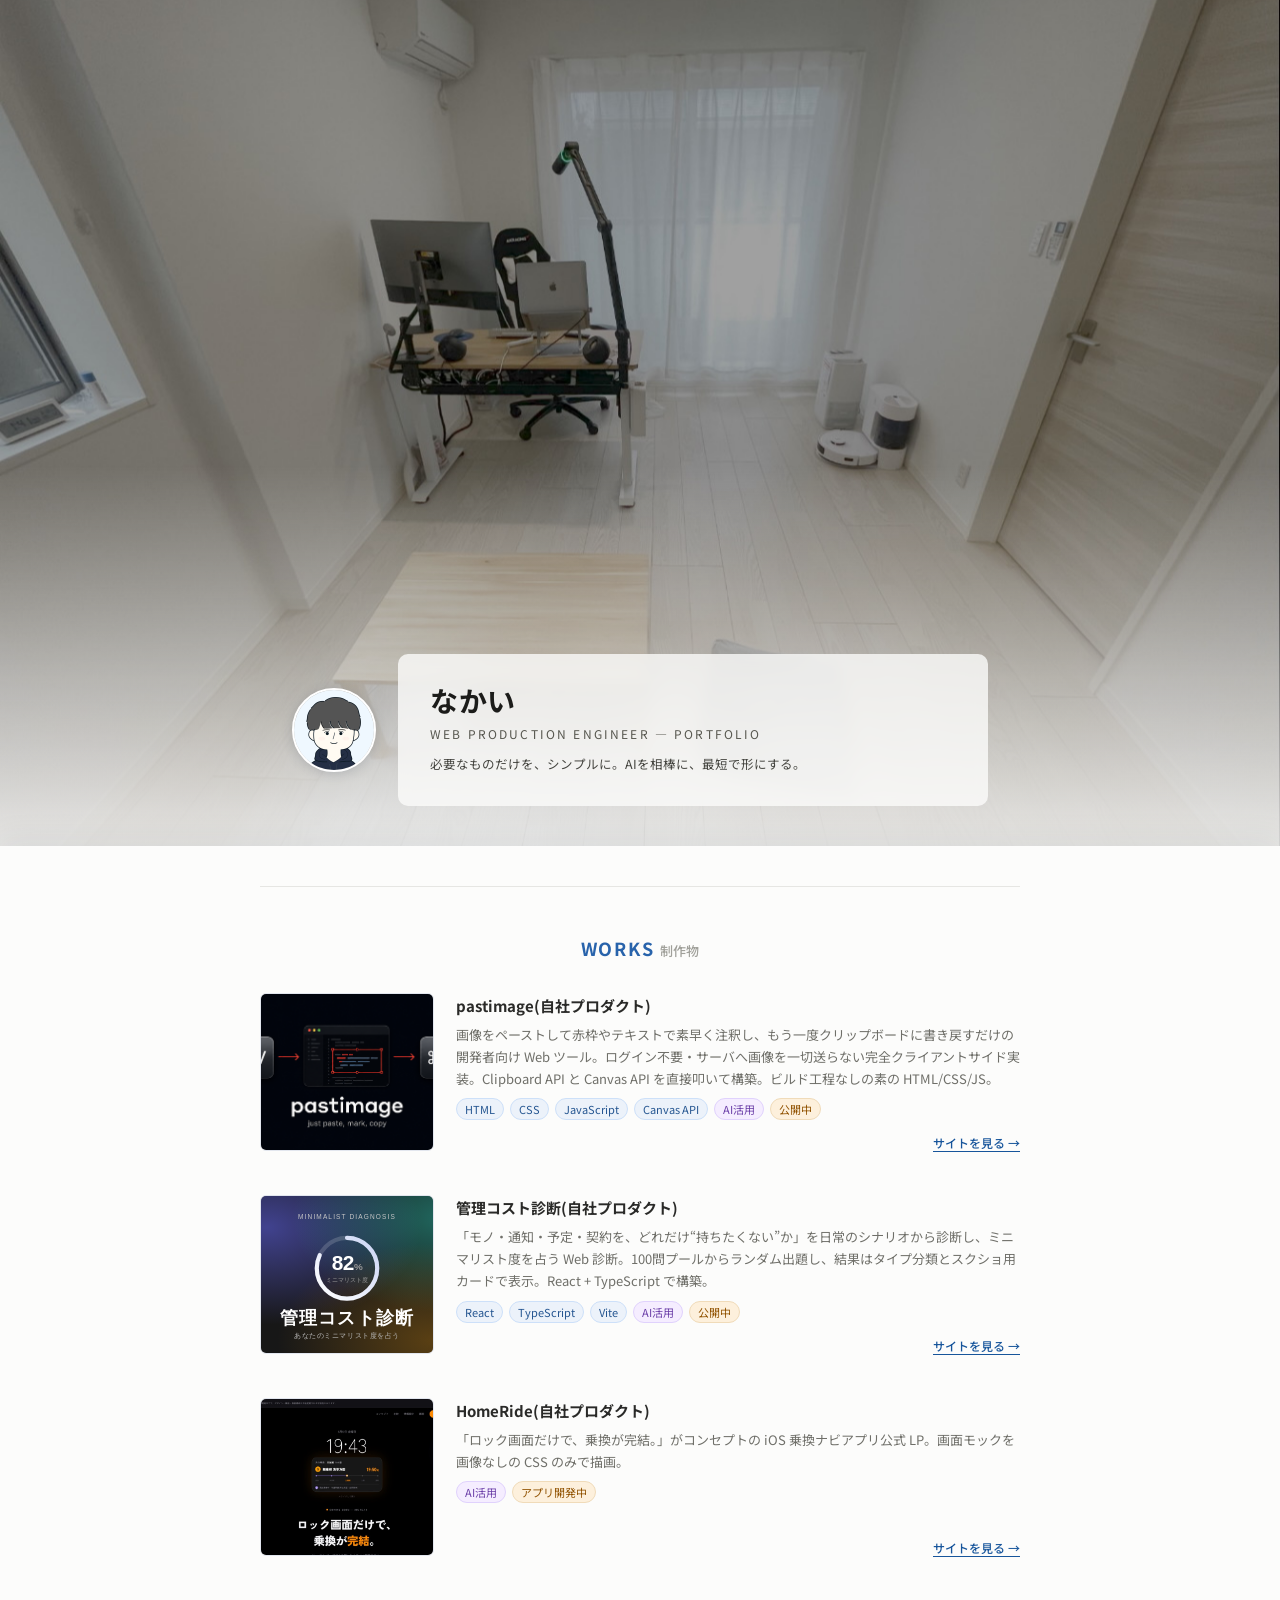
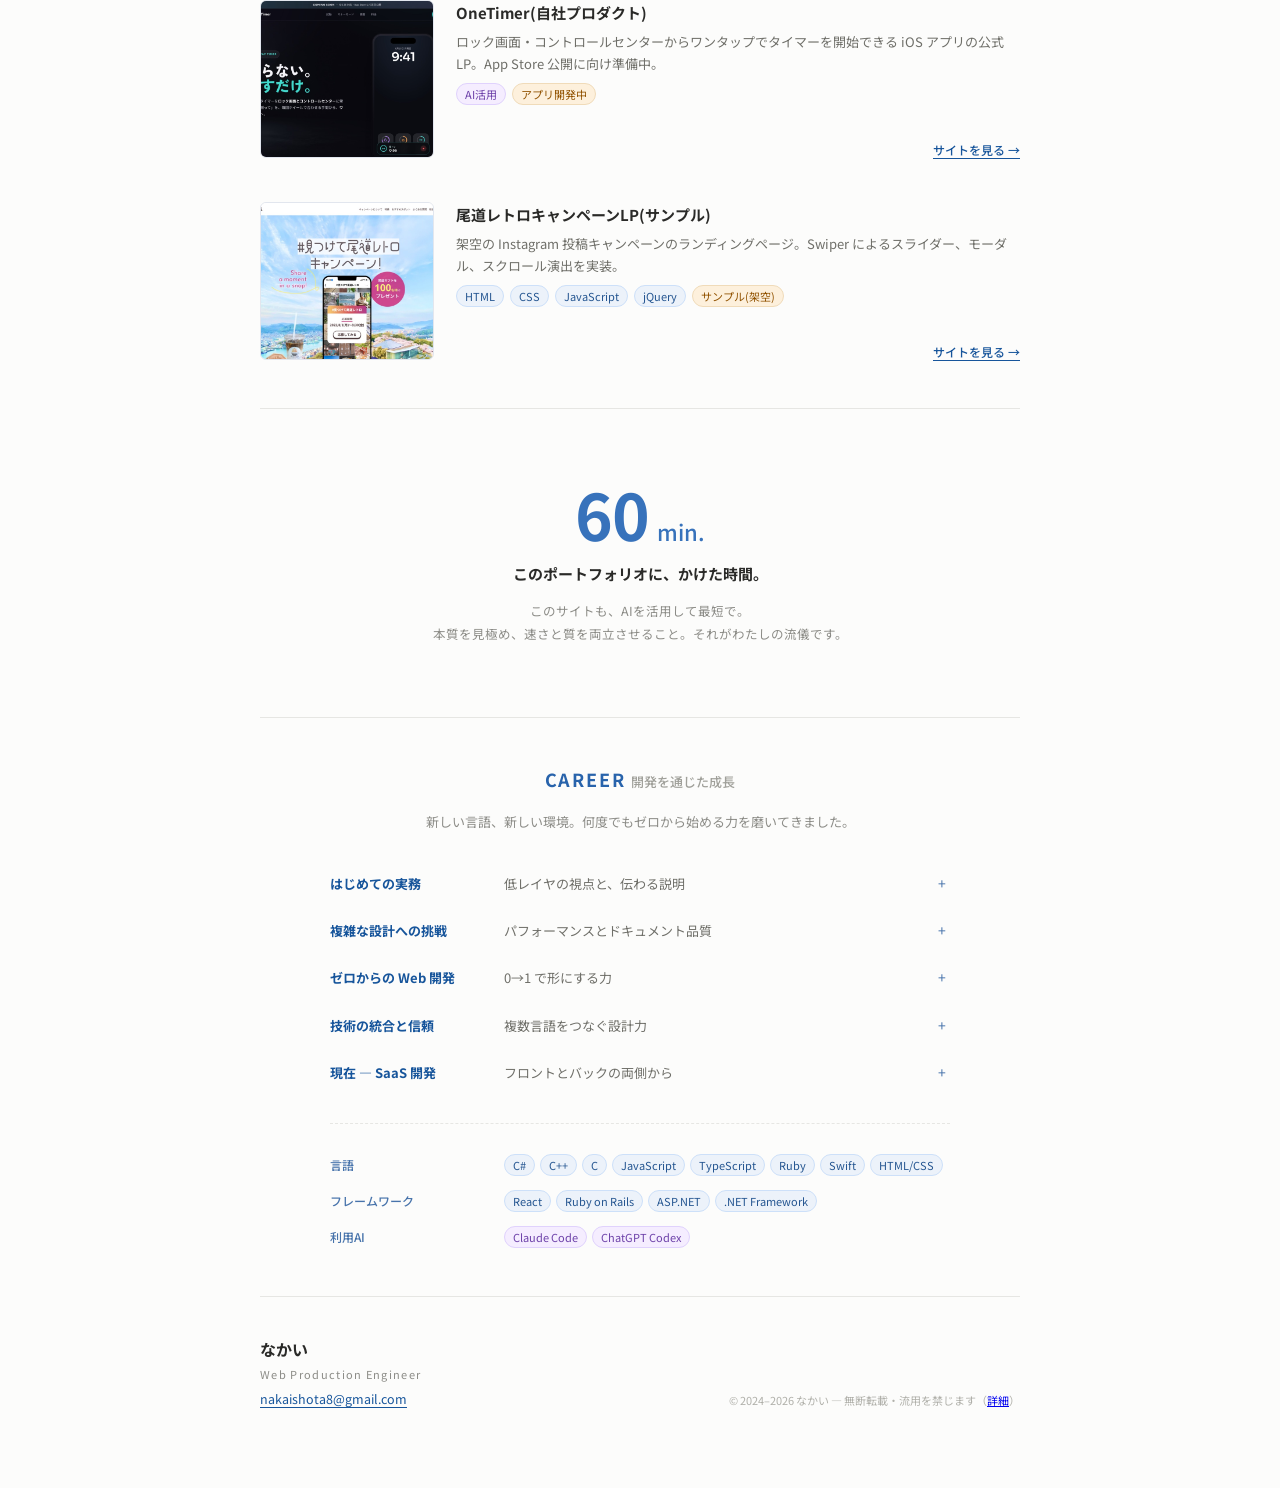
==== commit a4f20762: "copyright: 著作権・流用についての表記を整備 - pastimage の右下クレジットを「by なかい」から「© 2026 なかい」に変更し、   tooltip に無断転載・流用禁止の旨を" ====
--- a/index.html
+++ b/index.html
@@ -752,7 +752,7 @@
             <span class="footer__role">Web Production Engineer</span>
             <a class="footer__mail" id="js-mail" href="#">メールアドレスを表示</a>
           </div>
-          <span class="footer__copy">© nakai</span>
+          <span class="footer__copy">© 2024–2026 なかい — 無断転載・流用を禁じます（<a href="https://github.com/nakaishota/product-pages#ライセンス--流用について">詳細</a>）</span>
         </div>
       </footer>
 
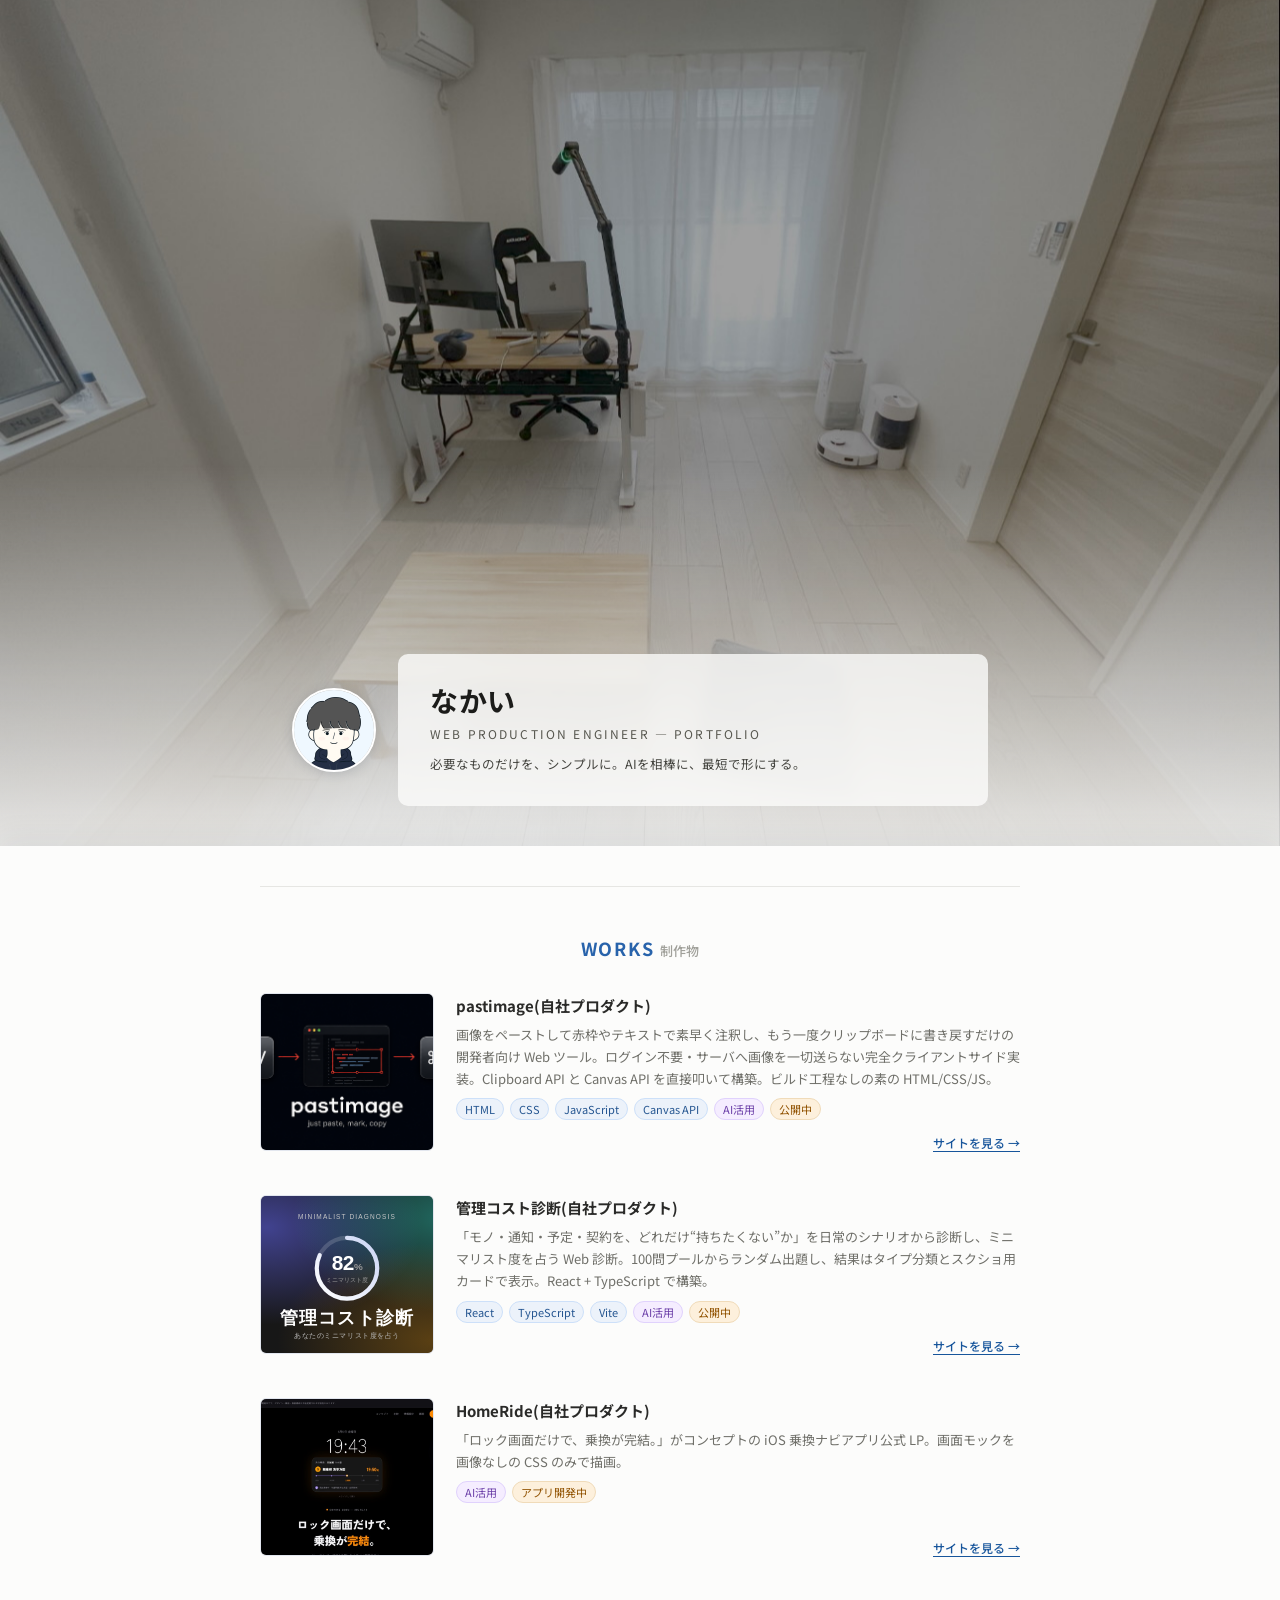
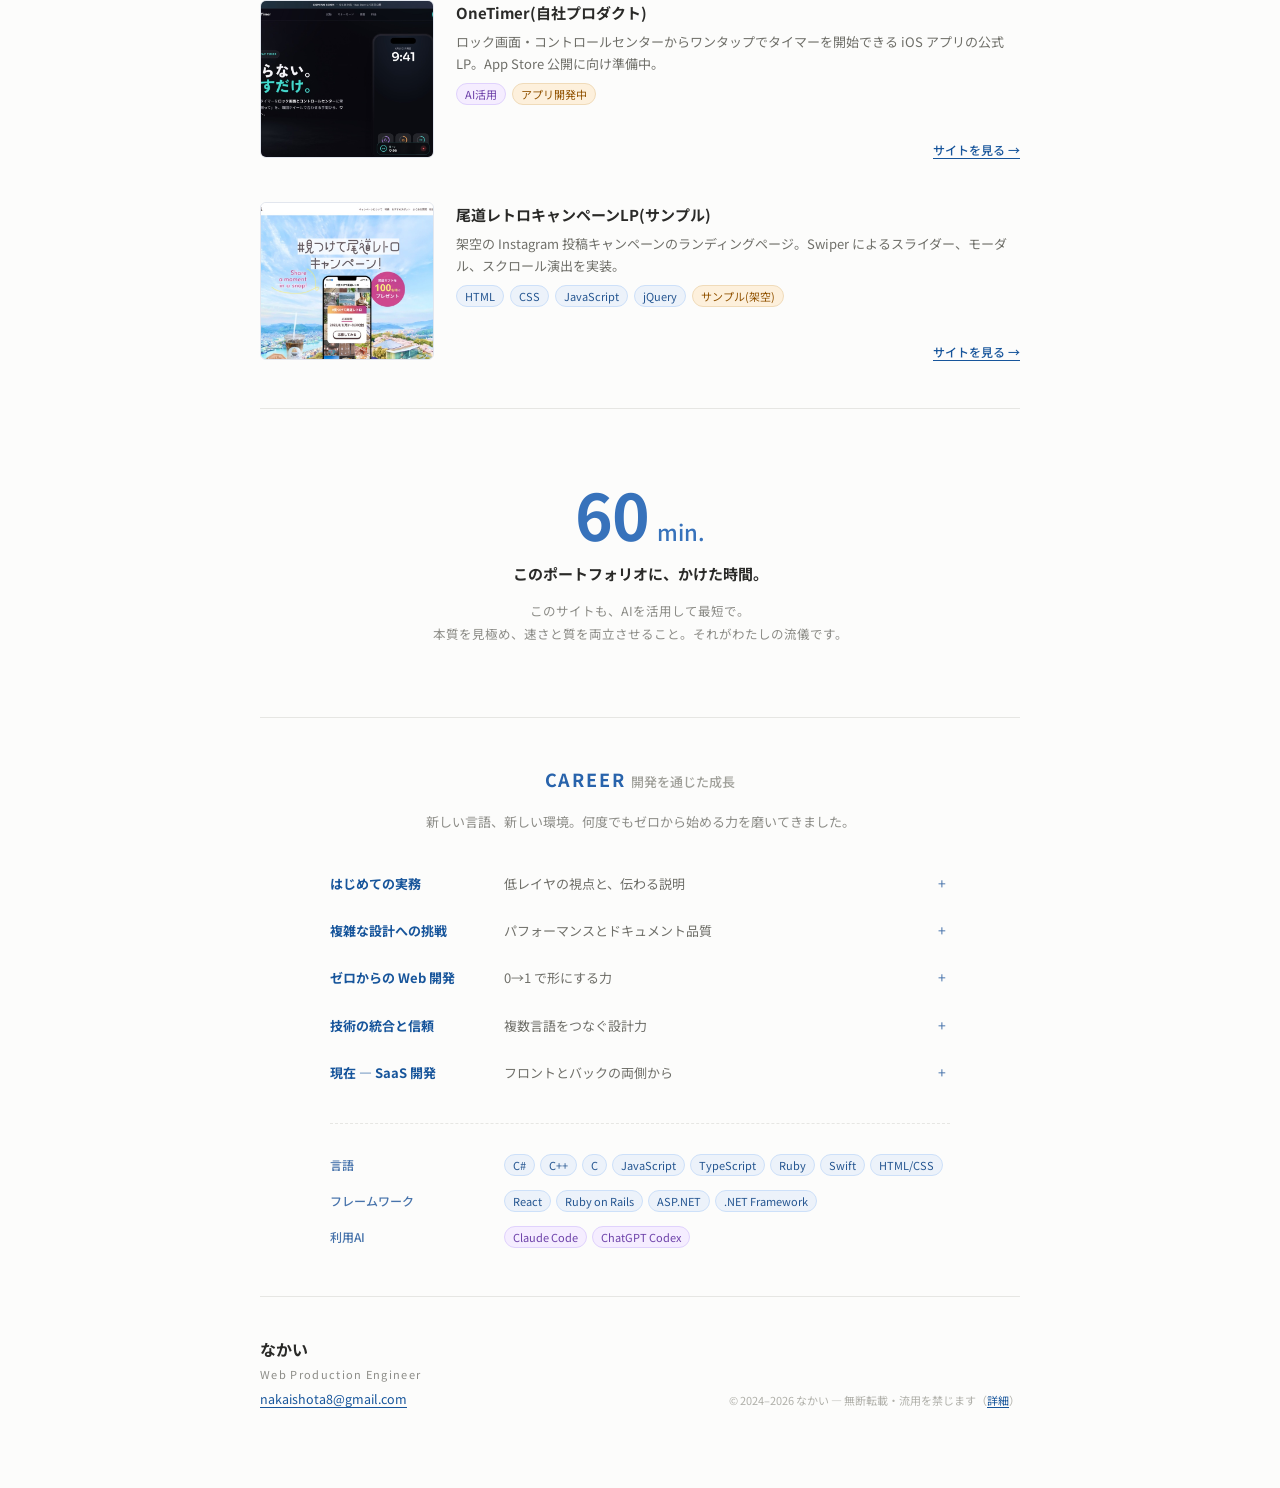
==== commit b1212caa: "portfolio: ライセンスの GitHub リンクをモーダルに置き換え footer のライセンス詳細リンクをページ内モーダル (<dialog>) に変更し、 ポートフォリオから GitHub" ====
--- a/index.html
+++ b/index.html
@@ -452,6 +452,89 @@
     .footer__copy {
       font-size: 11px;
       color: #b0b0aa;
+    }
+    .footer__copy-link {
+      font: inherit;
+      color: oklch(0.45 0.13 255);
+      background: none;
+      border: 0;
+      padding: 0;
+      cursor: pointer;
+      text-decoration: underline;
+      text-underline-offset: 2px;
+    }
+    .footer__copy-link:hover {
+      opacity: 0.75;
+    }
+
+    .license-dialog {
+      width: min(440px, calc(100vw - 32px));
+      padding: 0;
+      border: 0;
+      border-radius: 14px;
+      background: #fffefb;
+      color: #2a2a28;
+      box-shadow: 0 18px 60px rgba(40, 50, 70, 0.22);
+    }
+    .license-dialog::backdrop {
+      background: rgba(20, 22, 28, 0.42);
+      backdrop-filter: blur(2px);
+    }
+    .license-dialog__inner {
+      padding: 28px 28px 22px;
+      font-family: 'Noto Sans JP', sans-serif;
+      line-height: 1.75;
+    }
+    .license-dialog__title {
+      margin: 0 0 14px;
+      font-size: 15px;
+      font-weight: 700;
+      letter-spacing: 0.04em;
+    }
+    .license-dialog__lead {
+      margin: 0 0 14px;
+      font-size: 13px;
+      color: #4a4a46;
+    }
+    .license-dialog__list {
+      margin: 0 0 16px;
+      padding-left: 1.2em;
+      font-size: 12.5px;
+      color: #4a4a46;
+    }
+    .license-dialog__list li {
+      margin-bottom: 6px;
+    }
+    .license-dialog__list strong {
+      color: #2a2a28;
+      font-weight: 600;
+    }
+    .license-dialog__note {
+      margin: 0 0 14px;
+      font-size: 12px;
+      color: #6f6f6a;
+    }
+    .license-dialog__copy {
+      margin: 0 0 18px;
+      font-size: 11px;
+      color: #9a9a93;
+    }
+    .license-dialog__close-form {
+      margin: 0;
+      text-align: right;
+    }
+    .license-dialog__close {
+      font: inherit;
+      font-size: 12.5px;
+      color: #2a2a28;
+      background: #f0eee8;
+      border: 0;
+      border-radius: 8px;
+      padding: 8px 18px;
+      cursor: pointer;
+    }
+    .license-dialog__close:hover {
+      background: #e7e4dc;
     }
 
     @media (max-width: 560px) {
@@ -752,12 +835,29 @@
             <span class="footer__role">Web Production Engineer</span>
             <a class="footer__mail" id="js-mail" href="#">メールアドレスを表示</a>
           </div>
-          <span class="footer__copy">© 2024–2026 なかい — 無断転載・流用を禁じます（<a href="https://github.com/nakaishota/product-pages#ライセンス--流用について">詳細</a>）</span>
+          <span class="footer__copy">© 2024–2026 なかい — 無断転載・流用を禁じます（<button type="button" class="footer__copy-link" id="js-license-open">詳細</button>）</span>
         </div>
       </footer>
 
     </main>
   </div>
+
+  <dialog id="js-license-dialog" class="license-dialog" aria-labelledby="js-license-title">
+    <div class="license-dialog__inner">
+      <h2 class="license-dialog__title" id="js-license-title">ライセンス / 流用について</h2>
+      <p class="license-dialog__lead">このサイトのコード・LPデザイン・コンセプトは、すべて <strong>なかい（nakaicode.com）</strong> に帰属します。</p>
+      <ul class="license-dialog__list">
+        <li><strong>個人的な閲覧・学習・参考</strong> — 自由にどうぞ</li>
+        <li><strong>コードのコピー / LPの構成・配色・コピーライティングの模倣 / アイデアのそのままの流用</strong> — ご遠慮ください</li>
+        <li><strong>商用利用・第三者への提供・成果物への組み込み</strong> — 事前にご相談ください</li>
+      </ul>
+      <p class="license-dialog__note">参考にされる場合は、リンクやクレジット表記をいただけると嬉しいです。<br>無断での転用・流用が確認された場合は、ご相談・対応のお願いをすることがあります。</p>
+      <p class="license-dialog__copy">© 2024–2026 なかい — All rights reserved.</p>
+      <form method="dialog" class="license-dialog__close-form">
+        <button class="license-dialog__close" type="submit">閉じる</button>
+      </form>
+    </div>
+  </dialog>
 
   <script>
     // スクレイパー避けにメールアドレスを実行時に組み立てる
@@ -767,6 +867,22 @@
       a.href = "mailto:" + email;
       a.textContent = email;
     })();
+
+    (function () {
+      var btn = document.getElementById("js-license-open");
+      var dialog = document.getElementById("js-license-dialog");
+      if (!btn || !dialog) return;
+      btn.addEventListener("click", function () {
+        if (typeof dialog.showModal === "function") {
+          dialog.showModal();
+        } else {
+          dialog.setAttribute("open", "");
+        }
+      });
+      dialog.addEventListener("click", function (e) {
+        if (e.target === dialog) dialog.close();
+      });
+    })();
   </script>
 
 </body>
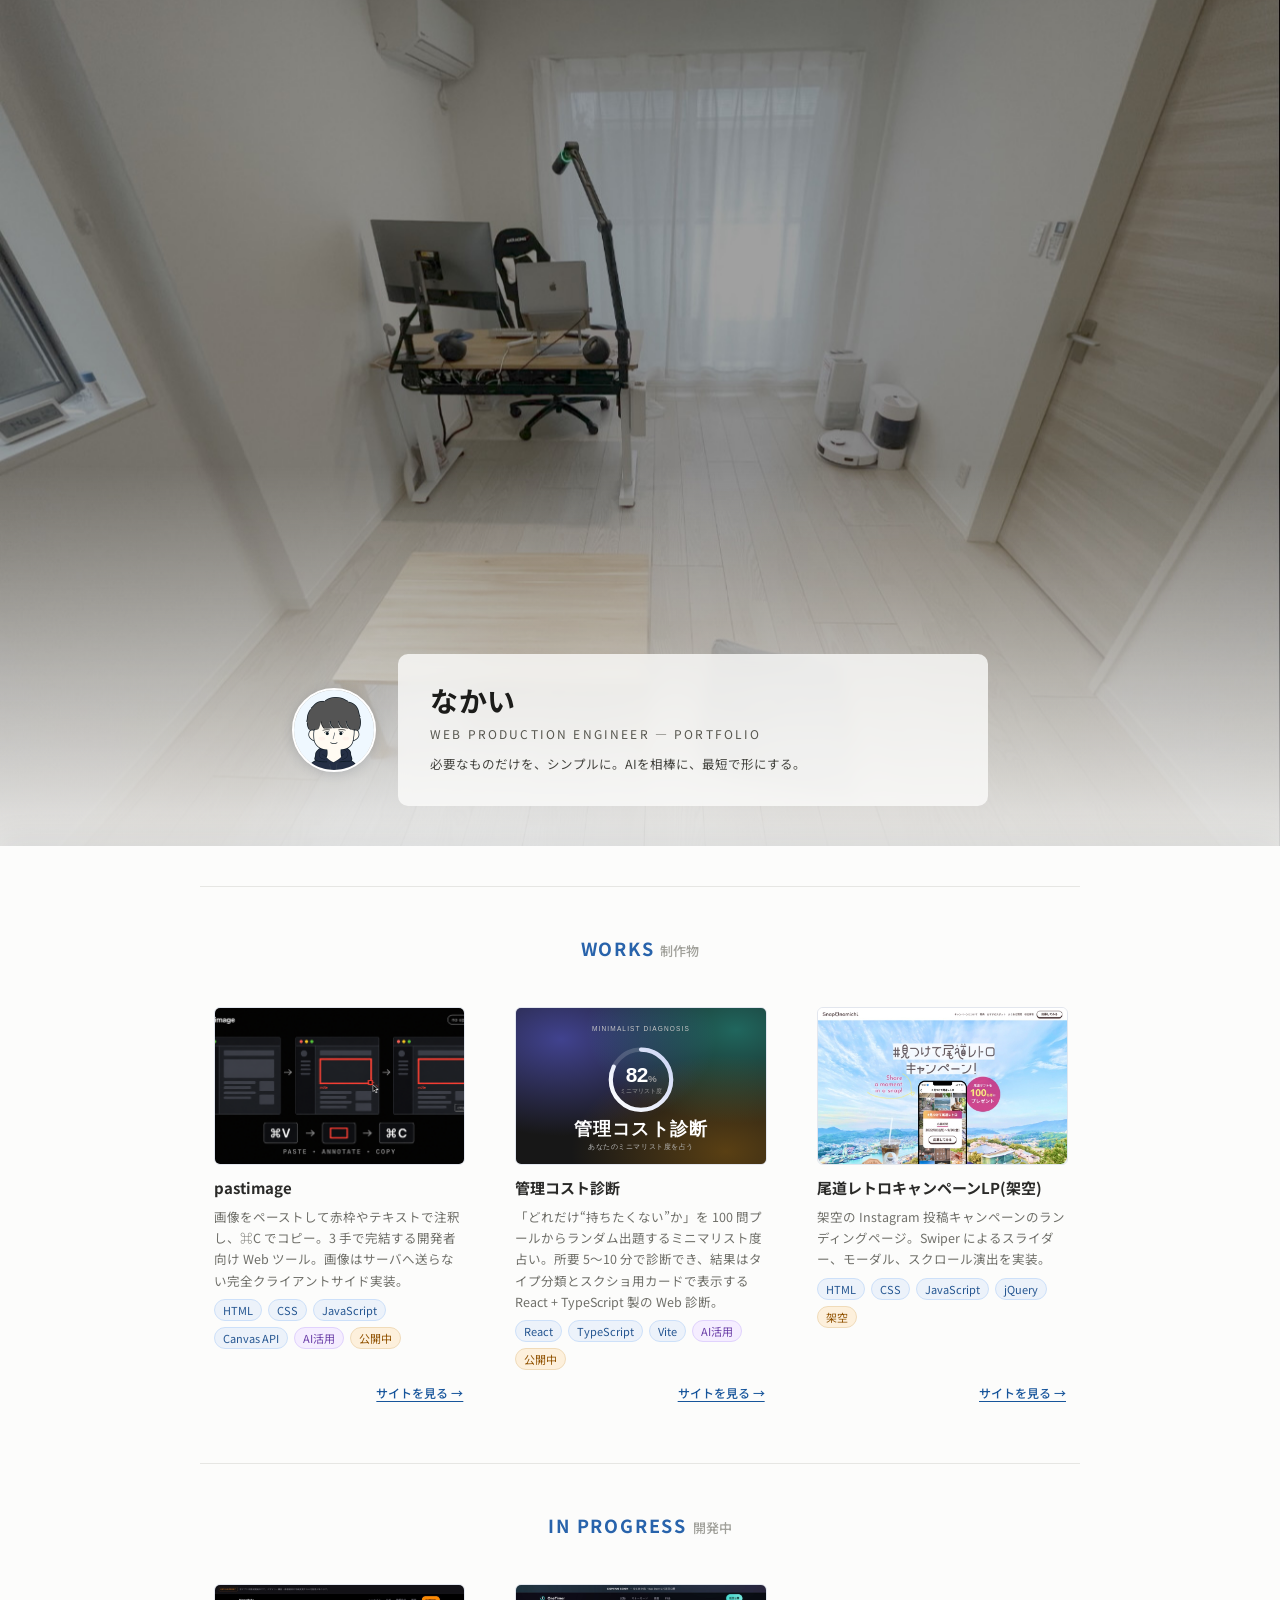
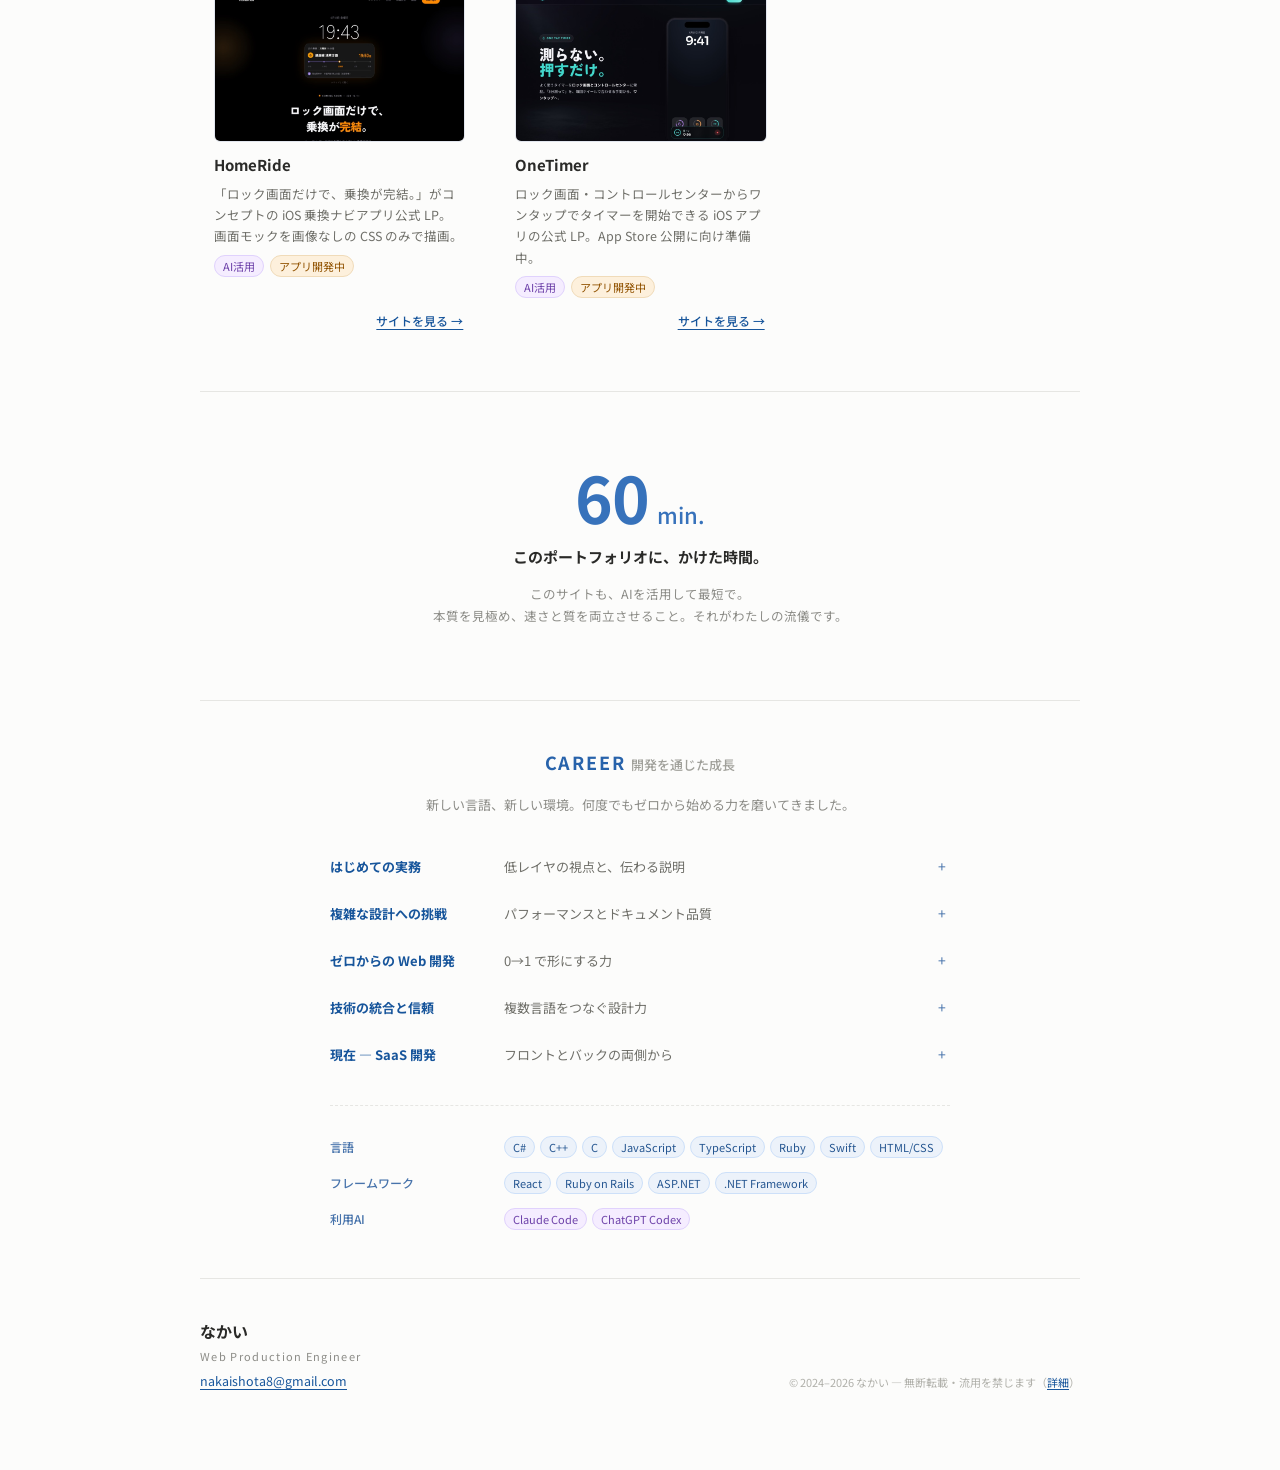
==== commit 128a5e2a: "portfolio: WORKS を 3 列化、開発中セクション新設、カード全体クリック化ほか - WORKS を 3 列 grid + カード内縦並び (サムネ→タイトル→説明→タグ→リンク) に再" ====
--- a/index.html
+++ b/index.html
@@ -6,6 +6,8 @@
   <title>なかい | Web Production Engineer — Portfolio</title>
   <meta name="description" content="必要なものだけを、シンプルに。AIを相棒に、最短で形にする。なかいのポートフォリオサイトです。">
   <link rel="canonical" href="https://nakaicode.com/">
+  <link rel="icon" type="image/jpeg" href="./images/avatar.jpg">
+  <link rel="apple-touch-icon" href="./images/avatar.jpg">
   <meta property="og:title" content="なかい | Web Production Engineer — Portfolio">
   <meta property="og:description" content="必要なものだけを、シンプルに。AIを相棒に、最短で形にする。">
   <meta property="og:image" content="https://nakaicode.com/images/hero-room.jpg">
@@ -134,7 +136,7 @@
     }
     main {
       width: 100%;
-      max-width: 760px;
+      max-width: 880px;
       color: #2a2a28;
     }
     .section-title {
@@ -317,23 +319,26 @@
     }
     .works__list {
       display: grid;
+      grid-template-columns: repeat(3, 1fr);
       grid-auto-rows: 1fr;
-      gap: 44px;
+      gap: 24px;
     }
     .work {
       display: flex;
-      gap: 22px;
-      align-items: stretch;
-      padding: 16px;
-      margin: -16px;
+      flex-direction: column;
+      gap: 12px;
+      padding: 14px;
       border-radius: 10px;
       transition: background 0.25s ease;
+      color: inherit;
+      text-decoration: none;
+      cursor: pointer;
     }
     .work:hover {
       background: rgba(40, 50, 70, 0.045);
     }
     .work__thumb {
-      flex: 0 0 172px;
+      width: 100%;
       aspect-ratio: 16 / 10;
       border: 1px solid #e2e6ee;
       border-radius: 6px;
@@ -346,20 +351,12 @@
       object-position: top;
       display: block;
     }
-    /* PC(横並び): サムネをカード高さに合わせて伸ばし、隙間をなくす */
-    @media (min-width: 561px) {
-      .work__thumb {
-        aspect-ratio: auto;
-        align-self: stretch;
-      }
-    }
     .work__body {
       flex: 1;
       min-width: 0;
       display: flex;
       flex-direction: column;
       gap: 8px;
-      padding-top: 2px;
     }
     .work__title {
       margin: 0;
@@ -368,9 +365,13 @@
     }
     .work__desc {
       margin: 0;
-      font-size: 13px;
+      font-size: 12.5px;
       color: #6f6f69;
       line-height: 1.7;
+      display: -webkit-box;
+      -webkit-line-clamp: 5;
+      -webkit-box-orient: vertical;
+      overflow: hidden;
     }
     .work__tags {
       display: flex;
@@ -468,7 +469,7 @@
     }
 
     .license-dialog {
-      width: min(440px, calc(100vw - 32px));
+      width: min(560px, calc(100vw - 32px));
       padding: 0;
       border: 0;
       border-radius: 14px;
@@ -537,21 +538,21 @@
       background: #e7e4dc;
     }
 
+    @media (max-width: 720px) {
+      .works__list {
+        grid-template-columns: repeat(2, 1fr);
+      }
+    }
     @media (max-width: 560px) {
       .fv__inner {
         flex-direction: column;
         align-items: flex-start;
         gap: 14px;
       }
-      /* スマホ(縦積み): 高さ統一を解除し、各カードは内容なりの高さに */
+      /* スマホ(縦積み): 1列に、高さ統一を解除 */
       .works__list {
+        grid-template-columns: 1fr;
         grid-auto-rows: auto;
-      }
-      .work {
-        flex-direction: column;
-      }
-      .work__thumb {
-        flex: none;
       }
       .career__summary {
         flex-wrap: wrap;
@@ -615,7 +616,7 @@
               <img src="./images/works/clamp-generator.svg" alt="CSS clamp() ジェネレーターのUIサムネイル" loading="lazy" style="object-position: center;">
             </div>
             <div class="work__body">
-              <h3 class="work__title">CSS clamp() ジェネレーター(自社プロダクト)</h3>
+              <h3 class="work__title">CSS clamp() ジェネレーター</h3>
               <p class="work__desc">画面幅とサイズから、レスポンシブな CSS <code>clamp()</code> の値を自動計算する Web ツール。SEO を意識し、解説コンテンツを静的 HTML に直書きしたうえで、メタタグ・OGP・構造化データ(JSON-LD / FAQPage)・sitemap まで実装。ビルド工程なしの素の HTML/CSS/JS で構築。</p>
               <div class="work__tags">
                 <span class="tag tag--tech">HTML</span>
@@ -630,13 +631,13 @@
           -->
           <!-- /TODO[clamp-generator-hidden] -->
 
-          <article class="work">
+          <a class="work" href="./pastimage/" target="_blank" rel="noopener">
             <div class="work__thumb">
               <img src="./images/works/pastimage.png" alt="pastimage のサムネイル" loading="lazy" style="object-position: center;">
             </div>
             <div class="work__body">
-              <h3 class="work__title">pastimage(自社プロダクト)</h3>
-              <p class="work__desc">画像をペーストして赤枠やテキストで素早く注釈し、もう一度クリップボードに書き戻すだけの開発者向け Web ツール。ログイン不要・サーバへ画像を一切送らない完全クライアントサイド実装。Clipboard API と Canvas API を直接叩いて構築。ビルド工程なしの素の HTML/CSS/JS。</p>
+              <h3 class="work__title">pastimage</h3>
+              <p class="work__desc">画像をペーストして赤枠やテキストで注釈し、⌘C でコピー。3 手で完結する開発者向け Web ツール。画像はサーバへ送らない完全クライアントサイド実装。</p>
               <div class="work__tags">
                 <span class="tag tag--tech">HTML</span>
                 <span class="tag tag--tech">CSS</span>
@@ -645,9 +646,9 @@
                 <span class="tag tag--ai">AI活用</span>
                 <span class="tag tag--status">公開中</span>
               </div>
-              <a class="work__link" href="./pastimage/" target="_blank" rel="noopener">サイトを見る →</a>
-            </div>
-          </article>
+              <span class="work__link">サイトを見る →</span>
+            </div>
+          </a>
 
           <!--
             TODO[voiceon-hidden]: 一時的にポートフォリオから非掲載。
@@ -662,7 +663,7 @@
               <img src="./images/works/voiceon.jpg" alt="VoiceOn 録音HUD のスクリーンショット" loading="lazy">
             </div>
             <div class="work__body">
-              <h3 class="work__title">VoiceOn(自社プロダクト・OSS)</h3>
+              <h3 class="work__title">VoiceOn(OSS)</h3>
               <p class="work__desc">「英数」キーを押している間だけ音声入力し、離すとカーソル位置に確定テキストを一括挿入する macOS 常駐アプリ。Apple の Speech で完全無料、認識結果を <code>CGEvent</code> のキー入力として送るのでターミナル含めほぼ全アプリで動作。語彙レビューはローカルの <code>claude</code> CLI で誤変換語を抽出して認識を補強。Swift / SwiftUI 製のオープンソース。</p>
               <div class="work__tags">
                 <span class="tag tag--tech">Swift</span>
@@ -677,13 +678,13 @@
           -->
           <!-- /TODO[voiceon-hidden] -->
 
-          <article class="work">
+          <a class="work" href="https://nakaishota.github.io/kanricost/" target="_blank" rel="noopener">
             <div class="work__thumb">
               <img src="./images/works/kanricost.svg" alt="管理コスト診断のサムネイル" loading="lazy" style="object-position: center;">
             </div>
             <div class="work__body">
-              <h3 class="work__title">管理コスト診断(自社プロダクト)</h3>
-              <p class="work__desc">「モノ・通知・予定・契約を、どれだけ“持ちたくない”か」を日常のシナリオから診断し、ミニマリスト度を占う Web 診断。100問プールからランダム出題し、結果はタイプ分類とスクショ用カードで表示。React + TypeScript で構築。</p>
+              <h3 class="work__title">管理コスト診断</h3>
+              <p class="work__desc">「どれだけ“持ちたくない”か」を 100 問プールからランダム出題するミニマリスト度占い。所要 5〜10 分で診断でき、結果はタイプ分類とスクショ用カードで表示する React + TypeScript 製の Web 診断。</p>
               <div class="work__tags">
                 <span class="tag tag--tech">React</span>
                 <span class="tag tag--tech">TypeScript</span>
@@ -691,57 +692,64 @@
                 <span class="tag tag--ai">AI活用</span>
                 <span class="tag tag--status">公開中</span>
               </div>
-              <a class="work__link" href="https://nakaishota.github.io/kanricost/" target="_blank" rel="noopener">サイトを見る →</a>
-            </div>
-          </article>
-
-          <article class="work">
-            <div class="work__thumb">
-              <img src="./images/works/homeride.jpg" alt="HomeRide ランディングページのスクリーンショット" loading="lazy">
-            </div>
-            <div class="work__body">
-              <h3 class="work__title">HomeRide(自社プロダクト)</h3>
-              <p class="work__desc">「ロック画面だけで、乗換が完結。」がコンセプトの iOS 乗換ナビアプリ公式 LP。画面モックを画像なしの CSS のみで描画。</p>
-              <div class="work__tags">
-                <span class="tag tag--ai">AI活用</span>
-                <span class="tag tag--status">アプリ開発中</span>
-              </div>
-              <a class="work__link" href="./homeride/" target="_blank" rel="noopener">サイトを見る →</a>
-            </div>
-          </article>
-
-          <article class="work">
-            <div class="work__thumb">
-              <img src="./images/works/onetimer.jpg" alt="OneTimer ランディングページのスクリーンショット" loading="lazy">
-            </div>
-            <div class="work__body">
-              <h3 class="work__title">OneTimer(自社プロダクト)</h3>
-              <p class="work__desc">ロック画面・コントロールセンターからワンタップでタイマーを開始できる iOS アプリの公式 LP。App Store 公開に向け準備中。</p>
-              <div class="work__tags">
-                <span class="tag tag--ai">AI活用</span>
-                <span class="tag tag--status">アプリ開発中</span>
-              </div>
-              <a class="work__link" href="./onetimer/" target="_blank" rel="noopener">サイトを見る →</a>
-            </div>
-          </article>
-
-          <article class="work">
+              <span class="work__link">サイトを見る →</span>
+            </div>
+          </a>
+
+          <a class="work" href="./onomichi/" target="_blank" rel="noopener">
             <div class="work__thumb">
               <img src="./images/works/onomichi.jpg" alt="見つけて尾道レトロキャンペーン ランディングページのスクリーンショット" loading="lazy">
             </div>
             <div class="work__body">
-              <h3 class="work__title">尾道レトロキャンペーンLP(サンプル)</h3>
+              <h3 class="work__title">尾道レトロキャンペーンLP(架空)</h3>
               <p class="work__desc">架空の Instagram 投稿キャンペーンのランディングページ。Swiper によるスライダー、モーダル、スクロール演出を実装。</p>
               <div class="work__tags">
                 <span class="tag tag--tech">HTML</span>
                 <span class="tag tag--tech">CSS</span>
                 <span class="tag tag--tech">JavaScript</span>
                 <span class="tag tag--tech">jQuery</span>
-                <span class="tag tag--status">サンプル(架空)</span>
+                <span class="tag tag--status">架空</span>
               </div>
-              <a class="work__link" href="./onomichi/" target="_blank" rel="noopener">サイトを見る →</a>
-            </div>
-          </article>
+              <span class="work__link">サイトを見る →</span>
+            </div>
+          </a>
+
+        </div>
+      </section>
+
+      <section class="works reveal">
+        <h2 class="section-title">IN PROGRESS <span>開発中</span></h2>
+        <div class="works__list">
+
+          <a class="work" href="./homeride/" target="_blank" rel="noopener">
+            <div class="work__thumb">
+              <img src="./images/works/homeride.jpg" alt="HomeRide ランディングページのスクリーンショット" loading="lazy">
+            </div>
+            <div class="work__body">
+              <h3 class="work__title">HomeRide</h3>
+              <p class="work__desc">「ロック画面だけで、乗換が完結。」がコンセプトの iOS 乗換ナビアプリ公式 LP。画面モックを画像なしの CSS のみで描画。</p>
+              <div class="work__tags">
+                <span class="tag tag--ai">AI活用</span>
+                <span class="tag tag--status">アプリ開発中</span>
+              </div>
+              <span class="work__link">サイトを見る →</span>
+            </div>
+          </a>
+
+          <a class="work" href="./onetimer/" target="_blank" rel="noopener">
+            <div class="work__thumb">
+              <img src="./images/works/onetimer.jpg" alt="OneTimer ランディングページのスクリーンショット" loading="lazy">
+            </div>
+            <div class="work__body">
+              <h3 class="work__title">OneTimer</h3>
+              <p class="work__desc">ロック画面・コントロールセンターからワンタップでタイマーを開始できる iOS アプリの公式 LP。App Store 公開に向け準備中。</p>
+              <div class="work__tags">
+                <span class="tag tag--ai">AI活用</span>
+                <span class="tag tag--status">アプリ開発中</span>
+              </div>
+              <span class="work__link">サイトを見る →</span>
+            </div>
+          </a>
 
         </div>
       </section>
